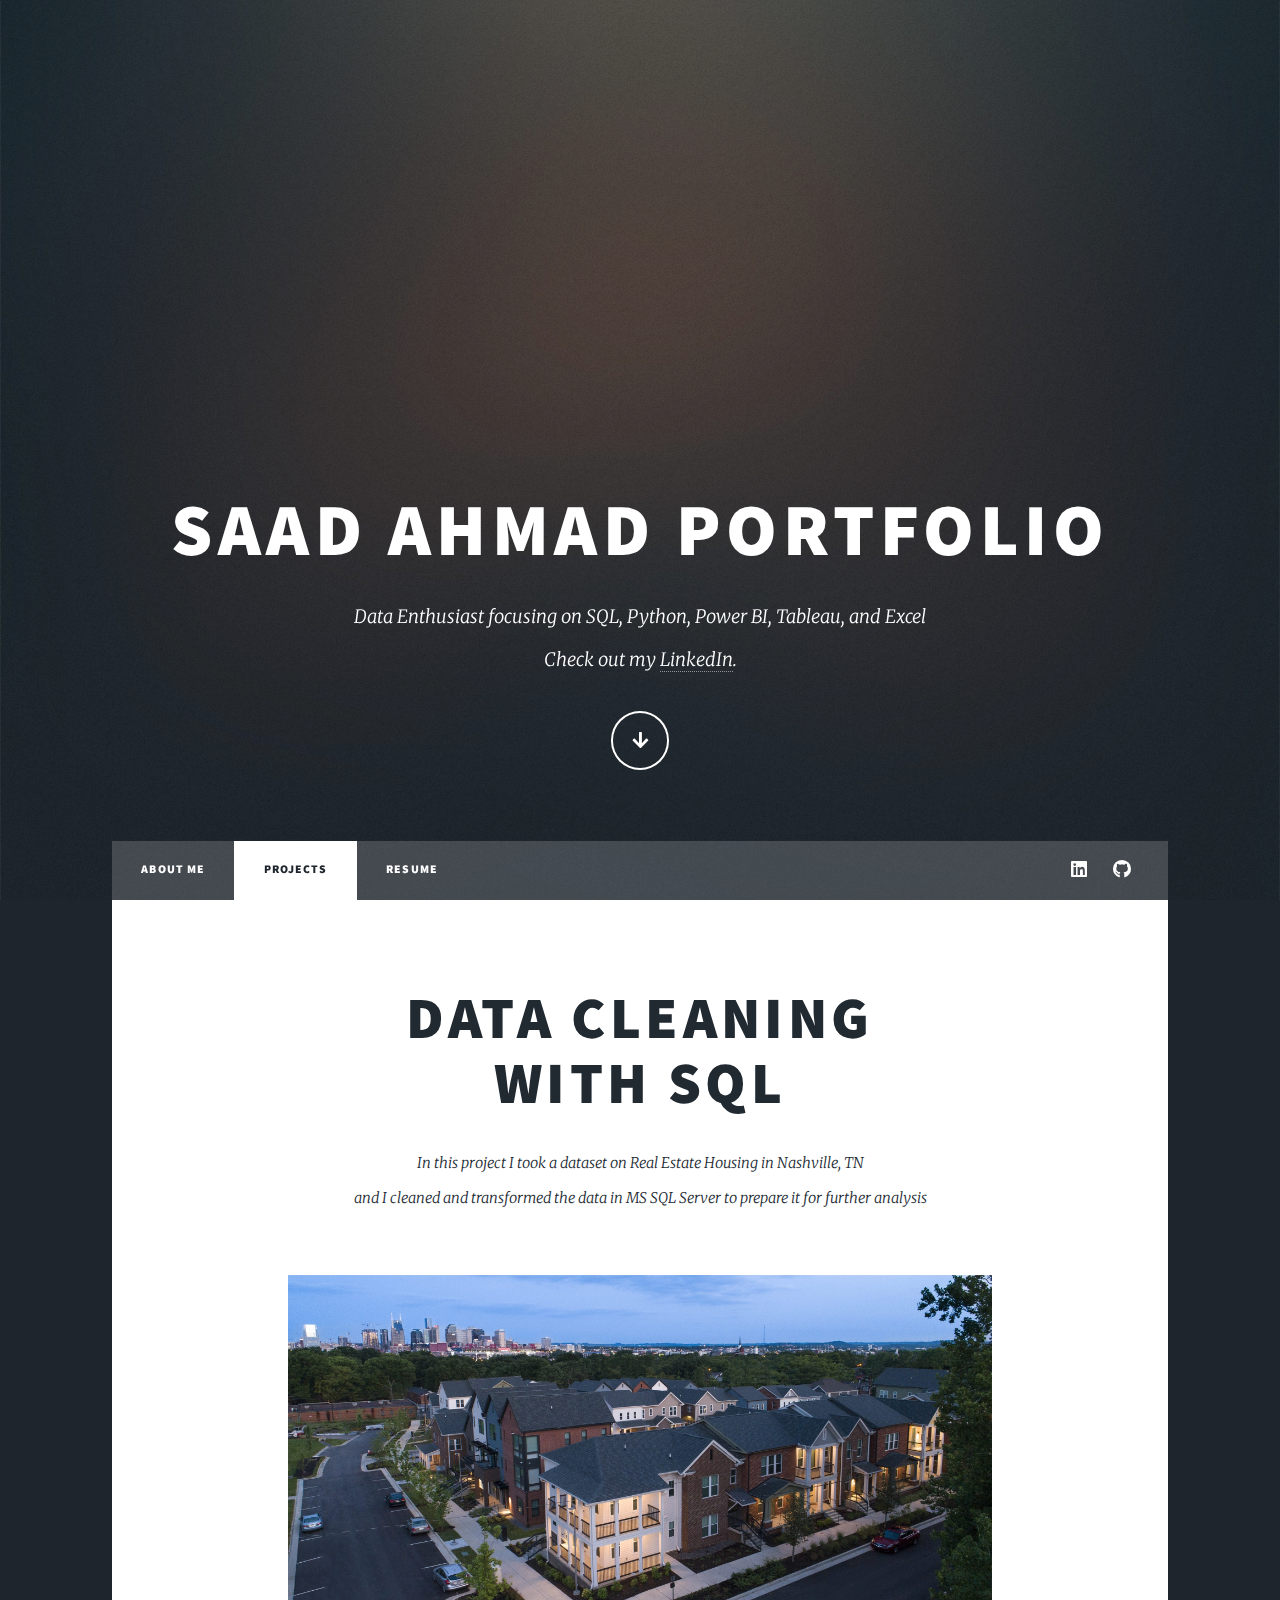
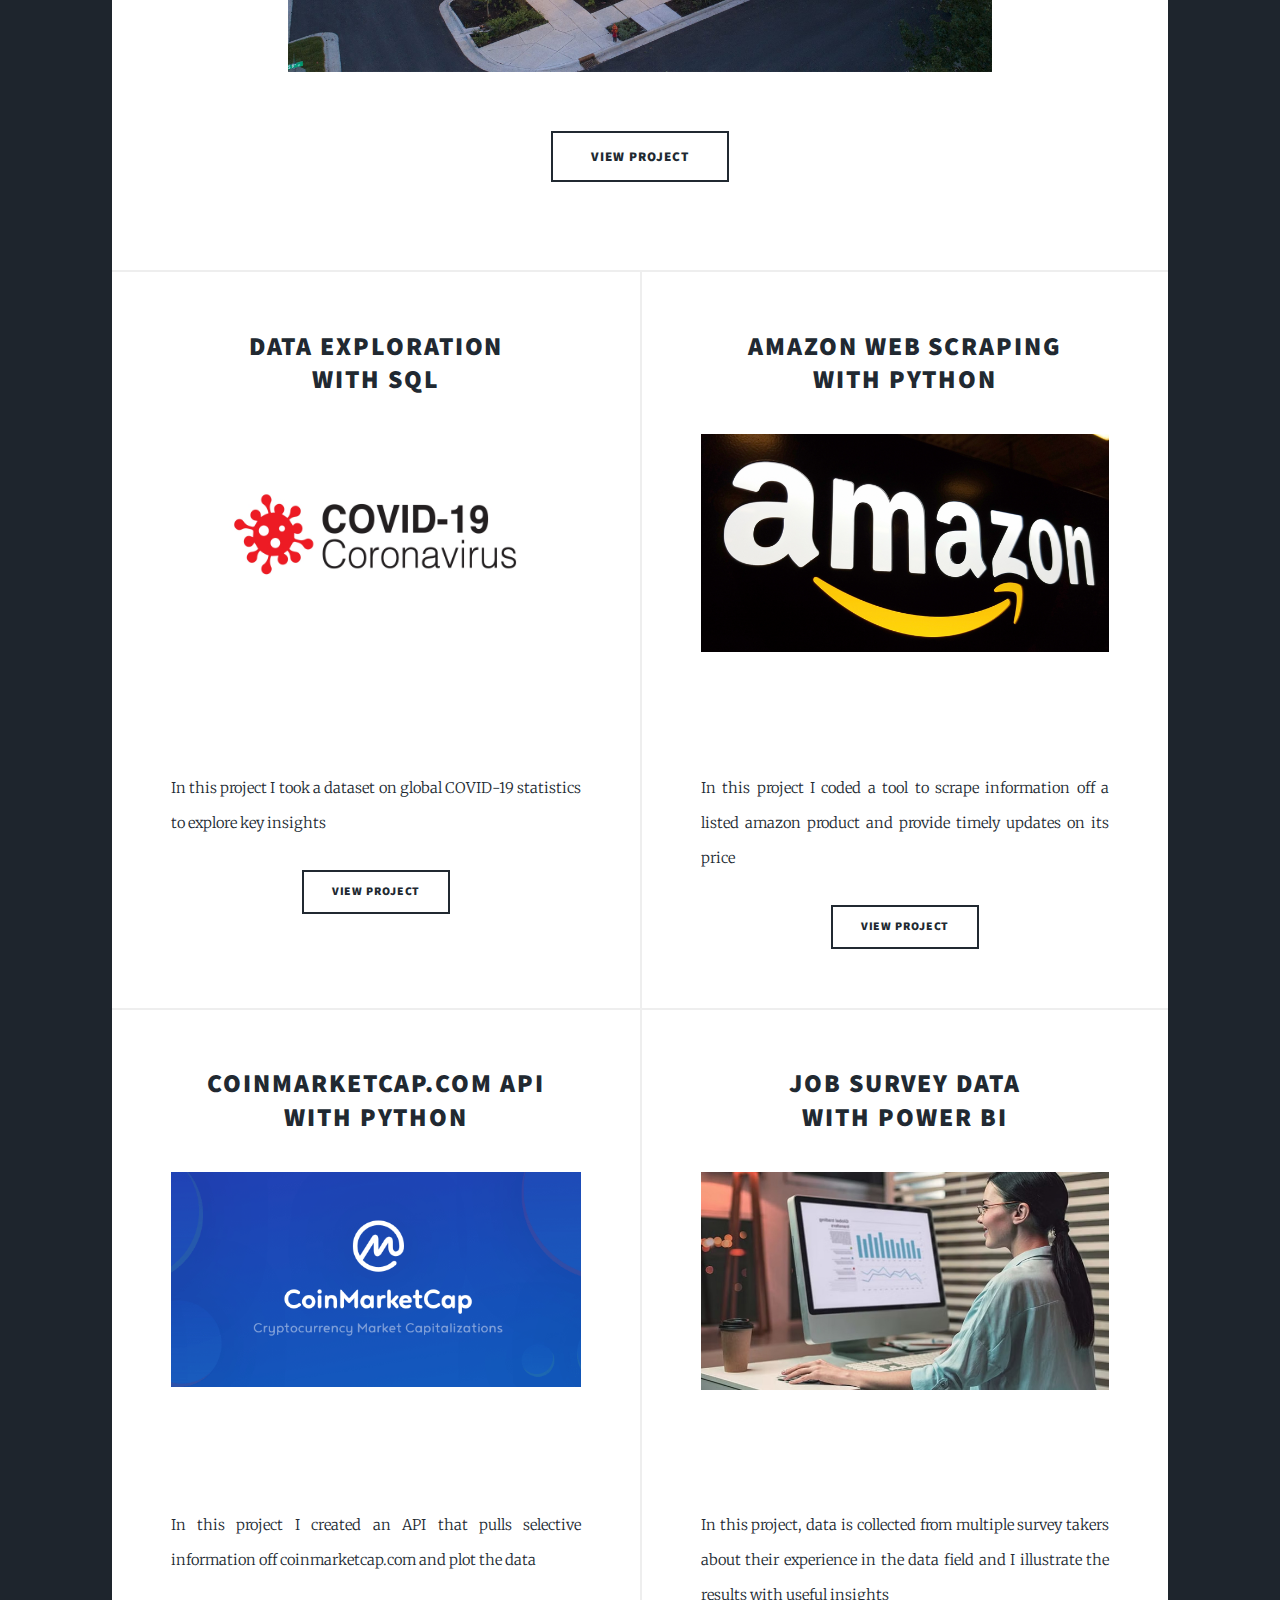
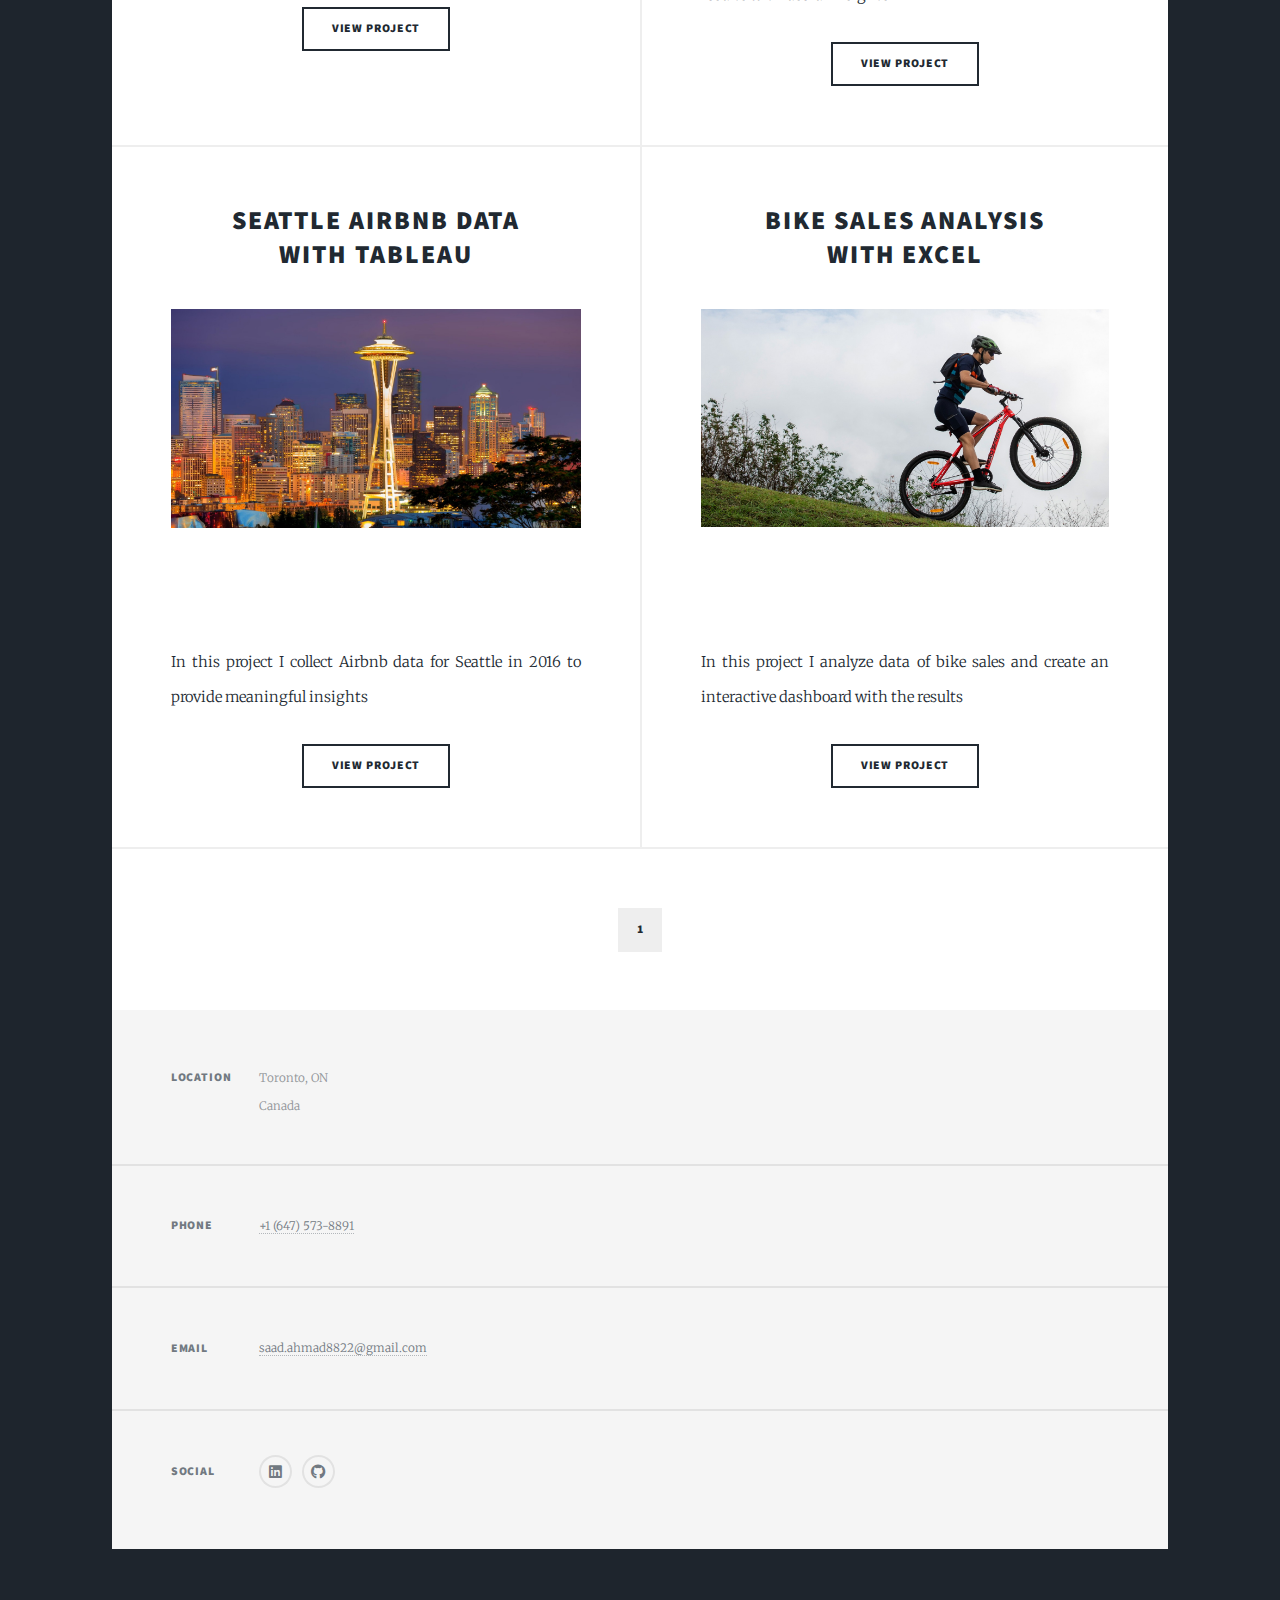
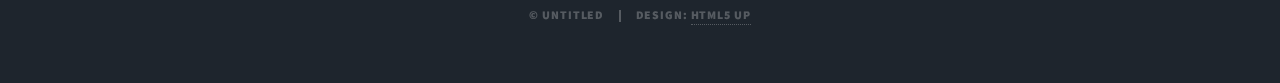
==== index.html @ c50d27a6 "Add files via upload" ====
<!DOCTYPE HTML>
<!--
	Massively by HTML5 UP
	html5up.net | @ajlkn
	Free for personal and commercial use under the CCA 3.0 license (html5up.net/license)
-->
<html>
	<head>
		<title>Saad Ahmad Portfolio</title>
		<meta charset="utf-8" />
		<meta name="viewport" content="width=device-width, initial-scale=1, user-scalable=no" />
		<link rel="stylesheet" href="assets/css/main.css" />
		<noscript><link rel="stylesheet" href="assets/css/noscript.css" /></noscript>
	</head>
	<body class="is-preload">

		<!-- Wrapper -->
			<div id="wrapper" class="fade-in">

				<!-- Intro -->
					<div id="intro">
						<h1>Saad Ahmad Portfolio<br />
						</h1>
						<p>Data Enthusiast focusing on SQL, Python, Power BI, Tableau, and Excel</a><br/>
						Check out my <a href="https://www.linkedin.com/in/saad-ahmad000/">LinkedIn</a>.</p>
						<ul class="actions">
							<li><a href="#header" class="button icon solid solo fa-arrow-down scrolly">Continue</a></li>
						</ul>
					</div>

				<!-- Header -->
					<header id="header">
						<a href="generic.html" class="logo">Home</a>
					</header>

				<!-- Nav -->
					<nav id="nav">
						<ul class="links">
							<li><a href="generic.html">About Me</a></li>
							<li class="active"><a href="index.html">Projects</a></li>
							<li><a href="resume.html">Resume</a></li>
							<!-- <li><a href="contact.html">Contact</a></li> -->
							
						</ul>
						<ul class="icons">
							<li><a href="https://www.linkedin.com/in/saad-ahmad000/" class="icon brands alt fa-linkedin"><span class="label">LinkedIn</span></a></li>
							<li><a href="https://github.com/saadahmad98" class="icon brands alt fa-github"><span class="label">GitHub</span></a></li>
						</ul>
					</nav>

				<!-- Main -->
					<div id="main">

						<!-- Featured Post -->
							<article class="post featured">
								<header class="major">
									<h2><a href="https://github.com/saadahmad98/PortfolioProjects/blob/main/Data%20Cleaning%20Portfolio%20Project.sql">Data Cleaning<br />
									with SQL</a></h2>
									<p>In this project I took a dataset on Real Estate Housing in Nashville, TN <a></a><br /> 
										and I cleaned and transformed the data in MS SQL Server to prepare it for further analysis</p>
								</header>
								<a href="https://github.com/saadahmad98/PortfolioProjects/blob/main/Data%20Cleaning%20Portfolio%20Project.sql" class="image main2"><img src="images\nashville housing.jpg" alt="" /></a>
								<ul class="actions special">
									<li><a href="https://github.com/saadahmad98/PortfolioProjects/blob/main/Data%20Cleaning%20Portfolio%20Project.sql" class="button large">View Project</a></li>
								</ul>
							</article>

						<!-- Posts -->
							<section class="posts">
								<article>
									<header>
										<h2><a href="https://github.com/saadahmad98/PortfolioProjects/blob/main/Data%20Exploration%20COVID%20Portfolio%20Project%20-%20SQL.sql">Data Exploration<br />
										with SQL</a></h2>
									</header>
									<a href="https://github.com/saadahmad98/PortfolioProjects/blob/main/Data%20Exploration%20COVID%20Portfolio%20Project%20-%20SQL.sql" class="image fit"><img src="images\COVID-19.jpg" alt="" /></a>
									<p>In this project I took a dataset on global COVID-19 statistics to explore key insights</p>
									<ul class="actions special">
										<li><a href="https://github.com/saadahmad98/PortfolioProjects/blob/main/Data%20Exploration%20COVID%20Portfolio%20Project%20-%20SQL.sql" class="button">View Project</a></li>
									</ul>
								</article>
								<article>
									<header>
										<h2><a href="https://github.com/saadahmad98/PortfolioProjects/blob/main/Amazon%20Web%20Scraping.ipynb">Amazon Web Scraping<br />
										with Python</a></h2>
									</header>
									<a href="https://github.com/saadahmad98/PortfolioProjects/blob/main/Amazon%20Web%20Scraping.ipynb" class="image fit"><img src="images\amazon.png" alt="" /></a>
									<p>In this project I coded a tool to scrape information off a listed amazon product and provide timely updates on its price</p>
									<ul class="actions special">
										<li><a href="https://github.com/saadahmad98/PortfolioProjects/blob/main/Amazon%20Web%20Scraping.ipynb" class="button">View Project</a></li>
									</ul>
								</article>
								<article>
									<header>
										<h2><a href="https://github.com/saadahmad98/PortfolioProjects/blob/main/Automating%20CryptoMarketCap%20API%20Pull.ipynb">CoinMarketCap.com API<br />
										with Python</a></h2>
									</header>
									<a href="https://github.com/saadahmad98/PortfolioProjects/blob/main/Automating%20CryptoMarketCap%20API%20Pull.ipynb" class="image fit"><img src="images\coinmarketcap.png" alt="" /></a>
									<p>In this project I created an API that pulls selective information off coinmarketcap.com and plot the data</p>
									<ul class="actions special">
										<li><a href="https://github.com/saadahmad98/PortfolioProjects/blob/main/Automating%20CryptoMarketCap%20API%20Pull.ipynb" class="button">View Project</a></li>
									</ul>
								</article>
								<!-- <article>
									<header>
										<h2><a href="#">Supply Chain Profile<br />
										with Excel</a></h2>
									</header>
									<a href="#" class="image fit"><img src="images\SCWarehouse.jpg" alt="" /></a>
									<p>In this project I utilize inventory data from a company to provide them with a detailed outlook of their supply chain</p>
									<ul class="actions special">
										<li><a href="#" class="button">View Project</a></li>
									<header>
									</ul>
								</article> -->
								<article>
									</header>
										<h2><a href="images\Full Power BI Project - Survey Data.pdf">Job Survey Data<br />
										with Power BI</a></h2>
									</header>
									<a href="images\Full Power BI Project - Survey Data.pdf" class="image fit"><img src="images\data survey.jpg" alt="" /></a>
									<p>In this project, data is collected from multiple survey takers about their experience in the data field and I illustrate the results with useful insights</p>
									<ul class="actions special">
										<li><a href="images\Full Power BI Project - Survey Data.pdf" class="button">View Project</a></li>
									</ul>
								</article>
								<article>
									<header>
										<h2><a href="https://public.tableau.com/app/profile/saad.ahmad8026/viz/SeattleAirbnbDataVisualizationProject-2016/Dashboard1">Seattle Airbnb Data<br />
										with Tableau</a></h2>
									</header>
									<a href="https://public.tableau.com/app/profile/saad.ahmad8026/viz/SeattleAirbnbDataVisualizationProject-2016/Dashboard1" class="image fit"><img src="images\seatteview.jpg" alt="" /></a>
									<p>In this project I collect Airbnb data for Seattle in 2016 to provide meaningful insights</p>
									<ul class="actions special">
										<li><a href="https://public.tableau.com/app/profile/saad.ahmad8026/viz/SeattleAirbnbDataVisualizationProject-2016/Dashboard1" class="button">View Project</a></li>
									</ul>
								</article>
								<article>
									<header>
										<h2><a href="images\Excel Project Dataset.xlsx">Bike Sales Analysis<br />
										with Excel</a></h2>
									</header>
									<a href="images\Excel Project Dataset.xlsx" class="image fit"><img src="images\bikesales.jpg" alt="" /></a>
									<p>In this project I analyze data of bike sales and create an interactive dashboard with the results</p>
									<ul class="actions special">
										<li><a href="images\Excel Project Dataset.xlsx" class="button">View Project</a></li>
									</ul>
								</article>
							</section>

						<!-- Footer -->
							<footer>
								<div class="pagination">
									<!--<a href="#" class="previous">Prev</a>-->
									<a href="index.html" class="page active">1</a>
									<!-- <a href="index2.html" class="page">2</a>
									<a href="index2.html" class="next">Next</a> -->
								</div>
							</footer>

					</div>

				<!-- Footer -->
					<footer id="footer">
						<section class="split contact">
							<section class="alt">
								<h3>Location</h3>
								<p>Toronto, ON<br />
								Canada</p>
							</section>
							<section>
								<h3>Phone</h3>
								<p><a href="#">+1 (647) 573-8891</a></p>
							</section>
							<section>
								<h3>Email</h3>
								<p><a href="#">saad.ahmad8822@gmail.com</a></p>
							</section>
							<section>
								<h3>Social</h3>
								<ul class="icons alt">
									<li><a href="https://www.linkedin.com/in/saad-ahmad000/" class="icon brands alt fa-linkedin"><span class="label">LinkedIn</span></a></li>
									<li><a href="https://github.com/saadahmad98" class="icon brands alt fa-github"><span class="label">GitHub</span></a></li>
								</ul>
							</section>
						</section>
					</footer>

				<!-- Copyright -->
					<div id="copyright">
						<ul><li>&copy; Untitled</li><li>Design: <a href="https://html5up.net">HTML5 UP</a></li></ul>
					</div>

			</div>

		<!-- Scripts -->
			<script src="assets/js/jquery.min.js"></script>
			<script src="assets/js/jquery.scrollex.min.js"></script>
			<script src="assets/js/jquery.scrolly.min.js"></script>
			<script src="assets/js/browser.min.js"></script>
			<script src="assets/js/breakpoints.min.js"></script>
			<script src="assets/js/util.js"></script>
			<script src="assets/js/main.js"></script>

	</body>
</html>
---- assets/css/main.css ----
@import url(fontawesome-all.min.css);
@import url("https://fonts.googleapis.com/css?family=Merriweather:300,700,300italic,700italic|Source+Sans+Pro:900");

/*
	Massively by HTML5 UP
	html5up.net | @ajlkn
	Free for personal and commercial use under the CCA 3.0 license (html5up.net/license)
*/

html, body, div, span, applet, object,
iframe, h1, h2, h3, h4, h5, h6, p, blockquote,
pre, a, abbr, acronym, address, big, cite,
code, del, dfn, em, img, ins, kbd, q, s, samp,
small, strike, strong, sub, sup, tt, var, b,
u, i, center, dl, dt, dd, ol, ul, li, fieldset,
form, label, legend, table, caption, tbody,
tfoot, thead, tr, th, td, article, aside,
canvas, details, embed, figure, figcaption,
footer, header, hgroup, menu, nav, output, ruby,
section, summary, time, mark, audio, video {
	margin: 0;
	padding: 0;
	border: 0;
	font-size: 100%;
	font: inherit;
	vertical-align: baseline;}

article, aside, details, figcaption, figure,
footer, header, hgroup, menu, nav, section {
	display: block;}

body {
	line-height: 1;
}

ol, ul {
	list-style: none;
}

blockquote, q {
	quotes: none;
}

	blockquote:before, blockquote:after, q:before, q:after {
		content: '';
		content: none;
	}

table {
	border-collapse: collapse;
	border-spacing: 0;
}

body {
	-webkit-text-size-adjust: none;
}

mark {
	background-color: transparent;
	color: inherit;
}

input::-moz-focus-inner {
	border: 0;
	padding: 0;
}

input, select, textarea {
	-moz-appearance: none;
	-webkit-appearance: none;
	-ms-appearance: none;
	appearance: none;
}

/* Basic */

	@-ms-viewport {
		width: device-width;
	}

	body {
		-ms-overflow-style: scrollbar;
	}

	@media screen and (max-width: 480px) {

		html, body {
			min-width: 320px;
		}

	}

	html {
		box-sizing: border-box;
	}

	*, *:before, *:after {
		box-sizing: inherit;
	}

	body {
		background-color: #1e252d;
	}

		body.is-preload *, body.is-preload *:before, body.is-preload *:after {
			-moz-animation: none !important;
			-webkit-animation: none !important;
			-ms-animation: none !important;
			animation: none !important;
			-moz-transition: none !important;
			-webkit-transition: none !important;
			-ms-transition: none !important;
			transition: none !important;
		}

/* Type */

	html {
		font-size: 16pt;
	}

		@media screen and (max-width: 1680px) {

			html {
				font-size: 12pt;
			}

		}

		@media screen and (max-width: 1280px) {

			html {
				font-size: 11pt;
			}

		}

		@media screen and (max-width: 360px) {

			html {
				font-size: 10pt;
			}

		}

	body {
		color: #212931;
	}

	body, input, select, textarea {
		font-family: "Merriweather", Georgia, serif;
		font-weight: 300;
		font-size: 1rem;
		line-height: 2.375;
	}

	a {
		-moz-transition: color 0.2s ease-in-out, background-color 0.2s ease-in-out, border-color 0.2s ease-in-out, box-shadow 0.2s ease-in-out;
		-webkit-transition: color 0.2s ease-in-out, background-color 0.2s ease-in-out, border-color 0.2s ease-in-out, box-shadow 0.2s ease-in-out;
		-ms-transition: color 0.2s ease-in-out, background-color 0.2s ease-in-out, border-color 0.2s ease-in-out, box-shadow 0.2s ease-in-out;
		transition: color 0.2s ease-in-out, background-color 0.2s ease-in-out, border-color 0.2s ease-in-out, box-shadow 0.2s ease-in-out;
		border-bottom: dotted 1px;
		text-decoration: none;
	}

		a:hover {
			border-bottom-color: transparent;
		}

	strong, b {
		font-weight: 600;
	}

	em, i {
		font-style: italic;
	}

	p {
		text-align: justify;
		margin: 0 0 2rem 0;
	}

	h1, h2, h3, h4, h5, h6 {
		font-family: "Source Sans Pro", Helvetica, sans-serif;
		font-weight: 900;
		line-height: 1.5;
		letter-spacing: 0.075em;
		text-transform: uppercase;
		margin: 0 0 1rem 0;
	}

		h1 a, h2 a, h3 a, h4 a, h5 a, h6 a {
			border-bottom: 0;
			color: inherit;
			text-decoration: none;
		}

	h1 {
		font-size: 4rem;
		line-height: 1.1;
		margin: 0 0 2rem 0;
	}

	h2 {
		font-size: 1.75rem;
		line-height: 1.3;
		margin: 0 0 1.5rem 0;
	}

	h3 {
		font-size: 1.25rem;
		margin: 0 0 1.5rem 0;
	}

	h4 {
		font-size: 1rem;
	}

	h5 {
		font-size: 0.9rem;
	}

	h6 {
		font-size: 0.8rem;
	}

	sub {
		font-size: 0.8rem;
		position: relative;
		top: 0.5rem;
	}

	sup {
		font-size: 0.8rem;
		position: relative;
		top: -0.5rem;
	}

	blockquote {
		border-left: solid 4px;
		font-style: italic;
		margin: 0 0 2rem 0;
		padding: 0.5rem 0 0.5rem 2rem;
	}

	code {
		border: solid 2px;
		font-family: "Courier New", monospace;
		font-size: 0.9rem;
		margin: 0 0.25rem;
		padding: 0.25rem 0.65rem;
	}

	pre {
		-webkit-overflow-scrolling: touch;
		font-family: "Courier New", monospace;
		font-size: 0.9rem;
		margin: 0 0 2rem 0;
	}

		pre code {
			display: block;
			line-height: 1.75;
			padding: 1rem 1.5rem;
			overflow-x: auto;
		}

	hr {
		border: 0;
		border-bottom: solid 2px;
		margin: 3rem 0;
	}

		hr.major {
			margin: 5rem 0;
		}

	.align-left {
		text-align: left;
	}

	.align-center {
		text-align: center;
	}

	.align-right {
		text-align: right;
	}

	input, select, textarea {
		color: #212931;
	}

	a {
		color: #212931;
		border-bottom-color: rgba(33, 41, 49, 0.5);
	}

		a:hover {
			border-bottom-color: transparent;
			color: #18bfef !important;
		}

	strong, b {
		color: #212931;
	}

	h1, h2, h3, h4, h5, h6 {
		color: #212931;
	}

	blockquote {
		border-left-color: #eeeeee;
	}

	code {
		background: rgba(220, 220, 220, 0.25);
		border-color: #eeeeee;
	}

	hr {
		border-bottom-color: #eeeeee;
	}

/* Row */

	.row {
		display: flex;
		flex-wrap: wrap;
		box-sizing: border-box;
		align-items: stretch;
	}

		.row > * {
			box-sizing: border-box;
		}

		.row.gtr-uniform > * > :last-child {
			margin-bottom: 0;
		}

		.row.aln-left {
			justify-content: flex-start;
		}

		.row.aln-center {
			justify-content: center;
		}

		.row.aln-right {
			justify-content: flex-end;
		}

		.row.aln-top {
			align-items: flex-start;
		}

		.row.aln-middle {
			align-items: center;
		}

		.row.aln-bottom {
			align-items: flex-end;
		}

		.row > .imp {
			order: -1;
		}

		.row > .col-1 {
			width: 8.33333%;
		}

		.row > .off-1 {
			margin-left: 8.33333%;
		}

		.row > .col-2 {
			width: 16.66667%;
		}

		.row > .off-2 {
			margin-left: 16.66667%;
		}

		.row > .col-3 {
			width: 25%;
		}

		.row > .off-3 {
			margin-left: 25%;
		}

		.row > .col-4 {
			width: 33.33333%;
		}

		.row > .off-4 {
			margin-left: 33.33333%;
		}

		.row > .col-5 {
			width: 41.66667%;
		}

		.row > .off-5 {
			margin-left: 41.66667%;
		}

		.row > .col-6 {
			width: 50%;
		}

		.row > .off-6 {
			margin-left: 50%;
		}

		.row > .col-7 {
			width: 58.33333%;
		}

		.row > .off-7 {
			margin-left: 58.33333%;
		}

		.row > .col-8 {
			width: 66.66667%;
		}

		.row > .off-8 {
			margin-left: 66.66667%;
		}

		.row > .col-9 {
			width: 75%;
		}

		.row > .off-9 {
			margin-left: 75%;
		}

		.row > .col-10 {
			width: 83.33333%;
		}

		.row > .off-10 {
			margin-left: 83.33333%;
		}

		.row > .col-11 {
			width: 91.66667%;
		}

		.row > .off-11 {
			margin-left: 91.66667%;
		}

		.row > .col-12 {
			width: 100%;
		}

		.row > .off-12 {
			margin-left: 100%;
		}

		.row.gtr-0 {
			margin-top: 0;
			margin-left: 0rem;
		}

			.row.gtr-0 > * {
				padding: 0 0 0 0rem;
			}

			.row.gtr-0.gtr-uniform {
				margin-top: 0rem;
			}

				.row.gtr-0.gtr-uniform > * {
					padding-top: 0rem;
				}

		.row.gtr-25 {
			margin-top: 0;
			margin-left: -0.375rem;
		}

			.row.gtr-25 > * {
				padding: 0 0 0 0.375rem;
			}

			.row.gtr-25.gtr-uniform {
				margin-top: -0.375rem;
			}

				.row.gtr-25.gtr-uniform > * {
					padding-top: 0.375rem;
				}

		.row.gtr-50 {
			margin-top: 0;
			margin-left: -0.75rem;
		}

			.row.gtr-50 > * {
				padding: 0 0 0 0.75rem;
			}

			.row.gtr-50.gtr-uniform {
				margin-top: -0.75rem;
			}

				.row.gtr-50.gtr-uniform > * {
					padding-top: 0.75rem;
				}

		.row {
			margin-top: 0;
			margin-left: -1.5rem;
		}

			.row > * {
				padding: 0 0 0 1.5rem;
			}

			.row.gtr-uniform {
				margin-top: -1.5rem;
			}

				.row.gtr-uniform > * {
					padding-top: 1.5rem;
				}

		.row.gtr-150 {
			margin-top: 0;
			margin-left: -2.25rem;
		}

			.row.gtr-150 > * {
				padding: 0 0 0 2.25rem;
			}

			.row.gtr-150.gtr-uniform {
				margin-top: -2.25rem;
			}

				.row.gtr-150.gtr-uniform > * {
					padding-top: 2.25rem;
				}

		.row.gtr-200 {
			margin-top: 0;
			margin-left: -3rem;
		}

			.row.gtr-200 > * {
				padding: 0 0 0 3rem;
			}

			.row.gtr-200.gtr-uniform {
				margin-top: -3rem;
			}

				.row.gtr-200.gtr-uniform > * {
					padding-top: 3rem;
				}

		@media screen and (max-width: 1680px) {

			.row {
				display: flex;
				flex-wrap: wrap;
				box-sizing: border-box;
				align-items: stretch;
			}

				.row > * {
					box-sizing: border-box;
				}

				.row.gtr-uniform > * > :last-child {
					margin-bottom: 0;
				}

				.row.aln-left {
					justify-content: flex-start;
				}

				.row.aln-center {
					justify-content: center;
				}

				.row.aln-right {
					justify-content: flex-end;
				}

				.row.aln-top {
					align-items: flex-start;
				}

				.row.aln-middle {
					align-items: center;
				}

				.row.aln-bottom {
					align-items: flex-end;
				}

				.row > .imp-xlarge {
					order: -1;
				}

				.row > .col-1-xlarge {
					width: 8.33333%;
				}

				.row > .off-1-xlarge {
					margin-left: 8.33333%;
				}

				.row > .col-2-xlarge {
					width: 16.66667%;
				}

				.row > .off-2-xlarge {
					margin-left: 16.66667%;
				}

				.row > .col-3-xlarge {
					width: 25%;
				}

				.row > .off-3-xlarge {
					margin-left: 25%;
				}

				.row > .col-4-xlarge {
					width: 33.33333%;
				}

				.row > .off-4-xlarge {
					margin-left: 33.33333%;
				}

				.row > .col-5-xlarge {
					width: 41.66667%;
				}

				.row > .off-5-xlarge {
					margin-left: 41.66667%;
				}

				.row > .col-6-xlarge {
					width: 50%;
				}

				.row > .off-6-xlarge {
					margin-left: 50%;
				}

				.row > .col-7-xlarge {
					width: 58.33333%;
				}

				.row > .off-7-xlarge {
					margin-left: 58.33333%;
				}

				.row > .col-8-xlarge {
					width: 66.66667%;
				}

				.row > .off-8-xlarge {
					margin-left: 66.66667%;
				}

				.row > .col-9-xlarge {
					width: 75%;
				}

				.row > .off-9-xlarge {
					margin-left: 75%;
				}

				.row > .col-10-xlarge {
					width: 83.33333%;
				}

				.row > .off-10-xlarge {
					margin-left: 83.33333%;
				}

				.row > .col-11-xlarge {
					width: 91.66667%;
				}

				.row > .off-11-xlarge {
					margin-left: 91.66667%;
				}

				.row > .col-12-xlarge {
					width: 100%;
				}

				.row > .off-12-xlarge {
					margin-left: 100%;
				}

				.row.gtr-0 {
					margin-top: 0;
					margin-left: 0rem;
				}

					.row.gtr-0 > * {
						padding: 0 0 0 0rem;
					}

					.row.gtr-0.gtr-uniform {
						margin-top: 0rem;
					}

						.row.gtr-0.gtr-uniform > * {
							padding-top: 0rem;
						}

				.row.gtr-25 {
					margin-top: 0;
					margin-left: -0.375rem;
				}

					.row.gtr-25 > * {
						padding: 0 0 0 0.375rem;
					}

					.row.gtr-25.gtr-uniform {
						margin-top: -0.375rem;
					}

						.row.gtr-25.gtr-uniform > * {
							padding-top: 0.375rem;
						}

				.row.gtr-50 {
					margin-top: 0;
					margin-left: -0.75rem;
				}

					.row.gtr-50 > * {
						padding: 0 0 0 0.75rem;
					}

					.row.gtr-50.gtr-uniform {
						margin-top: -0.75rem;
					}

						.row.gtr-50.gtr-uniform > * {
							padding-top: 0.75rem;
						}

				.row {
					margin-top: 0;
					margin-left: -1.5rem;
				}

					.row > * {
						padding: 0 0 0 1.5rem;
					}

					.row.gtr-uniform {
						margin-top: -1.5rem;
					}

						.row.gtr-uniform > * {
							padding-top: 1.5rem;
						}

				.row.gtr-150 {
					margin-top: 0;
					margin-left: -2.25rem;
				}

					.row.gtr-150 > * {
						padding: 0 0 0 2.25rem;
					}

					.row.gtr-150.gtr-uniform {
						margin-top: -2.25rem;
					}

						.row.gtr-150.gtr-uniform > * {
							padding-top: 2.25rem;
						}

				.row.gtr-200 {
					margin-top: 0;
					margin-left: -3rem;
				}

					.row.gtr-200 > * {
						padding: 0 0 0 3rem;
					}

					.row.gtr-200.gtr-uniform {
						margin-top: -3rem;
					}

						.row.gtr-200.gtr-uniform > * {
							padding-top: 3rem;
						}

		}

		@media screen and (max-width: 1280px) {

			.row {
				display: flex;
				flex-wrap: wrap;
				box-sizing: border-box;
				align-items: stretch;
			}

				.row > * {
					box-sizing: border-box;
				}

				.row.gtr-uniform > * > :last-child {
					margin-bottom: 0;
				}

				.row.aln-left {
					justify-content: flex-start;
				}

				.row.aln-center {
					justify-content: center;
				}

				.row.aln-right {
					justify-content: flex-end;
				}

				.row.aln-top {
					align-items: flex-start;
				}

				.row.aln-middle {
					align-items: center;
				}

				.row.aln-bottom {
					align-items: flex-end;
				}

				.row > .imp-large {
					order: -1;
				}

				.row > .col-1-large {
					width: 8.33333%;
				}

				.row > .off-1-large {
					margin-left: 8.33333%;
				}

				.row > .col-2-large {
					width: 16.66667%;
				}

				.row > .off-2-large {
					margin-left: 16.66667%;
				}

				.row > .col-3-large {
					width: 25%;
				}

				.row > .off-3-large {
					margin-left: 25%;
				}

				.row > .col-4-large {
					width: 33.33333%;
				}

				.row > .off-4-large {
					margin-left: 33.33333%;
				}

				.row > .col-5-large {
					width: 41.66667%;
				}

				.row > .off-5-large {
					margin-left: 41.66667%;
				}

				.row > .col-6-large {
					width: 50%;
				}

				.row > .off-6-large {
					margin-left: 50%;
				}

				.row > .col-7-large {
					width: 58.33333%;
				}

				.row > .off-7-large {
					margin-left: 58.33333%;
				}

				.row > .col-8-large {
					width: 66.66667%;
				}

				.row > .off-8-large {
					margin-left: 66.66667%;
				}

				.row > .col-9-large {
					width: 75%;
				}

				.row > .off-9-large {
					margin-left: 75%;
				}

				.row > .col-10-large {
					width: 83.33333%;
				}

				.row > .off-10-large {
					margin-left: 83.33333%;
				}

				.row > .col-11-large {
					width: 91.66667%;
				}

				.row > .off-11-large {
					margin-left: 91.66667%;
				}

				.row > .col-12-large {
					width: 100%;
				}

				.row > .off-12-large {
					margin-left: 100%;
				}

				.row.gtr-0 {
					margin-top: 0;
					margin-left: 0rem;
				}

					.row.gtr-0 > * {
						padding: 0 0 0 0rem;
					}

					.row.gtr-0.gtr-uniform {
						margin-top: 0rem;
					}

						.row.gtr-0.gtr-uniform > * {
							padding-top: 0rem;
						}

				.row.gtr-25 {
					margin-top: 0;
					margin-left: -0.375rem;
				}

					.row.gtr-25 > * {
						padding: 0 0 0 0.375rem;
					}

					.row.gtr-25.gtr-uniform {
						margin-top: -0.375rem;
					}

						.row.gtr-25.gtr-uniform > * {
							padding-top: 0.375rem;
						}

				.row.gtr-50 {
					margin-top: 0;
					margin-left: -0.75rem;
				}

					.row.gtr-50 > * {
						padding: 0 0 0 0.75rem;
					}

					.row.gtr-50.gtr-uniform {
						margin-top: -0.75rem;
					}

						.row.gtr-50.gtr-uniform > * {
							padding-top: 0.75rem;
						}

				.row {
					margin-top: 0;
					margin-left: -1.5rem;
				}

					.row > * {
						padding: 0 0 0 1.5rem;
					}

					.row.gtr-uniform {
						margin-top: -1.5rem;
					}

						.row.gtr-uniform > * {
							padding-top: 1.5rem;
						}

				.row.gtr-150 {
					margin-top: 0;
					margin-left: -2.25rem;
				}

					.row.gtr-150 > * {
						padding: 0 0 0 2.25rem;
					}

					.row.gtr-150.gtr-uniform {
						margin-top: -2.25rem;
					}

						.row.gtr-150.gtr-uniform > * {
							padding-top: 2.25rem;
						}

				.row.gtr-200 {
					margin-top: 0;
					margin-left: -3rem;
				}

					.row.gtr-200 > * {
						padding: 0 0 0 3rem;
					}

					.row.gtr-200.gtr-uniform {
						margin-top: -3rem;
					}

						.row.gtr-200.gtr-uniform > * {
							padding-top: 3rem;
						}

		}

		@media screen and (max-width: 980px) {

			.row {
				display: flex;
				flex-wrap: wrap;
				box-sizing: border-box;
				align-items: stretch;
			}

				.row > * {
					box-sizing: border-box;
				}

				.row.gtr-uniform > * > :last-child {
					margin-bottom: 0;
				}

				.row.aln-left {
					justify-content: flex-start;
				}

				.row.aln-center {
					justify-content: center;
				}

				.row.aln-right {
					justify-content: flex-end;
				}

				.row.aln-top {
					align-items: flex-start;
				}

				.row.aln-middle {
					align-items: center;
				}

				.row.aln-bottom {
					align-items: flex-end;
				}

				.row > .imp-medium {
					order: -1;
				}

				.row > .col-1-medium {
					width: 8.33333%;
				}

				.row > .off-1-medium {
					margin-left: 8.33333%;
				}

				.row > .col-2-medium {
					width: 16.66667%;
				}

				.row > .off-2-medium {
					margin-left: 16.66667%;
				}

				.row > .col-3-medium {
					width: 25%;
				}

				.row > .off-3-medium {
					margin-left: 25%;
				}

				.row > .col-4-medium {
					width: 33.33333%;
				}

				.row > .off-4-medium {
					margin-left: 33.33333%;
				}

				.row > .col-5-medium {
					width: 41.66667%;
				}

				.row > .off-5-medium {
					margin-left: 41.66667%;
				}

				.row > .col-6-medium {
					width: 50%;
				}

				.row > .off-6-medium {
					margin-left: 50%;
				}

				.row > .col-7-medium {
					width: 58.33333%;
				}

				.row > .off-7-medium {
					margin-left: 58.33333%;
				}

				.row > .col-8-medium {
					width: 66.66667%;
				}

				.row > .off-8-medium {
					margin-left: 66.66667%;
				}

				.row > .col-9-medium {
					width: 75%;
				}

				.row > .off-9-medium {
					margin-left: 75%;
				}

				.row > .col-10-medium {
					width: 83.33333%;
				}

				.row > .off-10-medium {
					margin-left: 83.33333%;
				}

				.row > .col-11-medium {
					width: 91.66667%;
				}

				.row > .off-11-medium {
					margin-left: 91.66667%;
				}

				.row > .col-12-medium {
					width: 100%;
				}

				.row > .off-12-medium {
					margin-left: 100%;
				}

				.row.gtr-0 {
					margin-top: 0;
					margin-left: 0rem;
				}

					.row.gtr-0 > * {
						padding: 0 0 0 0rem;
					}

					.row.gtr-0.gtr-uniform {
						margin-top: 0rem;
					}

						.row.gtr-0.gtr-uniform > * {
							padding-top: 0rem;
						}

				.row.gtr-25 {
					margin-top: 0;
					margin-left: -0.375rem;
				}

					.row.gtr-25 > * {
						padding: 0 0 0 0.375rem;
					}

					.row.gtr-25.gtr-uniform {
						margin-top: -0.375rem;
					}

						.row.gtr-25.gtr-uniform > * {
							padding-top: 0.375rem;
						}

				.row.gtr-50 {
					margin-top: 0;
					margin-left: -0.75rem;
				}

					.row.gtr-50 > * {
						padding: 0 0 0 0.75rem;
					}

					.row.gtr-50.gtr-uniform {
						margin-top: -0.75rem;
					}

						.row.gtr-50.gtr-uniform > * {
							padding-top: 0.75rem;
						}

				.row {
					margin-top: 0;
					margin-left: -1.5rem;
				}

					.row > * {
						padding: 0 0 0 1.5rem;
					}

					.row.gtr-uniform {
						margin-top: -1.5rem;
					}

						.row.gtr-uniform > * {
							padding-top: 1.5rem;
						}

				.row.gtr-150 {
					margin-top: 0;
					margin-left: -2.25rem;
				}

					.row.gtr-150 > * {
						padding: 0 0 0 2.25rem;
					}

					.row.gtr-150.gtr-uniform {
						margin-top: -2.25rem;
					}

						.row.gtr-150.gtr-uniform > * {
							padding-top: 2.25rem;
						}

				.row.gtr-200 {
					margin-top: 0;
					margin-left: -3rem;
				}

					.row.gtr-200 > * {
						padding: 0 0 0 3rem;
					}

					.row.gtr-200.gtr-uniform {
						margin-top: -3rem;
					}

						.row.gtr-200.gtr-uniform > * {
							padding-top: 3rem;
						}

		}

		@media screen and (max-width: 736px) {

			.row {
				display: flex;
				flex-wrap: wrap;
				box-sizing: border-box;
				align-items: stretch;
			}

				.row > * {
					box-sizing: border-box;
				}

				.row.gtr-uniform > * > :last-child {
					margin-bottom: 0;
				}

				.row.aln-left {
					justify-content: flex-start;
				}

				.row.aln-center {
					justify-content: center;
				}

				.row.aln-right {
					justify-content: flex-end;
				}

				.row.aln-top {
					align-items: flex-start;
				}

				.row.aln-middle {
					align-items: center;
				}

				.row.aln-bottom {
					align-items: flex-end;
				}

				.row > .imp-small {
					order: -1;
				}

				.row > .col-1-small {
					width: 8.33333%;
				}

				.row > .off-1-small {
					margin-left: 8.33333%;
				}

				.row > .col-2-small {
					width: 16.66667%;
				}

				.row > .off-2-small {
					margin-left: 16.66667%;
				}

				.row > .col-3-small {
					width: 25%;
				}

				.row > .off-3-small {
					margin-left: 25%;
				}

				.row > .col-4-small {
					width: 33.33333%;
				}

				.row > .off-4-small {
					margin-left: 33.33333%;
				}

				.row > .col-5-small {
					width: 41.66667%;
				}

				.row > .off-5-small {
					margin-left: 41.66667%;
				}

				.row > .col-6-small {
					width: 50%;
				}

				.row > .off-6-small {
					margin-left: 50%;
				}

				.row > .col-7-small {
					width: 58.33333%;
				}

				.row > .off-7-small {
					margin-left: 58.33333%;
				}

				.row > .col-8-small {
					width: 66.66667%;
				}

				.row > .off-8-small {
					margin-left: 66.66667%;
				}

				.row > .col-9-small {
					width: 75%;
				}

				.row > .off-9-small {
					margin-left: 75%;
				}

				.row > .col-10-small {
					width: 83.33333%;
				}

				.row > .off-10-small {
					margin-left: 83.33333%;
				}

				.row > .col-11-small {
					width: 91.66667%;
				}

				.row > .off-11-small {
					margin-left: 91.66667%;
				}

				.row > .col-12-small {
					width: 100%;
				}

				.row > .off-12-small {
					margin-left: 100%;
				}

				.row.gtr-0 {
					margin-top: 0;
					margin-left: 0rem;
				}

					.row.gtr-0 > * {
						padding: 0 0 0 0rem;
					}

					.row.gtr-0.gtr-uniform {
						margin-top: 0rem;
					}

						.row.gtr-0.gtr-uniform > * {
							padding-top: 0rem;
						}

				.row.gtr-25 {
					margin-top: 0;
					margin-left: -0.375rem;
				}

					.row.gtr-25 > * {
						padding: 0 0 0 0.375rem;
					}

					.row.gtr-25.gtr-uniform {
						margin-top: -0.375rem;
					}

						.row.gtr-25.gtr-uniform > * {
							padding-top: 0.375rem;
						}

				.row.gtr-50 {
					margin-top: 0;
					margin-left: -0.75rem;
				}

					.row.gtr-50 > * {
						padding: 0 0 0 0.75rem;
					}

					.row.gtr-50.gtr-uniform {
						margin-top: -0.75rem;
					}

						.row.gtr-50.gtr-uniform > * {
							padding-top: 0.75rem;
						}

				.row {
					margin-top: 0;
					margin-left: -1.5rem;
				}

					.row > * {
						padding: 0 0 0 1.5rem;
					}

					.row.gtr-uniform {
						margin-top: -1.5rem;
					}

						.row.gtr-uniform > * {
							padding-top: 1.5rem;
						}

				.row.gtr-150 {
					margin-top: 0;
					margin-left: -2.25rem;
				}

					.row.gtr-150 > * {
						padding: 0 0 0 2.25rem;
					}

					.row.gtr-150.gtr-uniform {
						margin-top: -2.25rem;
					}

						.row.gtr-150.gtr-uniform > * {
							padding-top: 2.25rem;
						}

				.row.gtr-200 {
					margin-top: 0;
					margin-left: -3rem;
				}

					.row.gtr-200 > * {
						padding: 0 0 0 3rem;
					}

					.row.gtr-200.gtr-uniform {
						margin-top: -3rem;
					}

						.row.gtr-200.gtr-uniform > * {
							padding-top: 3rem;
						}

		}

		@media screen and (max-width: 480px) {

			.row {
				display: flex;
				flex-wrap: wrap;
				box-sizing: border-box;
				align-items: stretch;
			}

				.row > * {
					box-sizing: border-box;
				}

				.row.gtr-uniform > * > :last-child {
					margin-bottom: 0;
				}

				.row.aln-left {
					justify-content: flex-start;
				}

				.row.aln-center {
					justify-content: center;
				}

				.row.aln-right {
					justify-content: flex-end;
				}

				.row.aln-top {
					align-items: flex-start;
				}

				.row.aln-middle {
					align-items: center;
				}

				.row.aln-bottom {
					align-items: flex-end;
				}

				.row > .imp-xsmall {
					order: -1;
				}

				.row > .col-1-xsmall {
					width: 8.33333%;
				}

				.row > .off-1-xsmall {
					margin-left: 8.33333%;
				}

				.row > .col-2-xsmall {
					width: 16.66667%;
				}

				.row > .off-2-xsmall {
					margin-left: 16.66667%;
				}

				.row > .col-3-xsmall {
					width: 25%;
				}

				.row > .off-3-xsmall {
					margin-left: 25%;
				}

				.row > .col-4-xsmall {
					width: 33.33333%;
				}

				.row > .off-4-xsmall {
					margin-left: 33.33333%;
				}

				.row > .col-5-xsmall {
					width: 41.66667%;
				}

				.row > .off-5-xsmall {
					margin-left: 41.66667%;
				}

				.row > .col-6-xsmall {
					width: 50%;
				}

				.row > .off-6-xsmall {
					margin-left: 50%;
				}

				.row > .col-7-xsmall {
					width: 58.33333%;
				}

				.row > .off-7-xsmall {
					margin-left: 58.33333%;
				}

				.row > .col-8-xsmall {
					width: 66.66667%;
				}

				.row > .off-8-xsmall {
					margin-left: 66.66667%;
				}

				.row > .col-9-xsmall {
					width: 75%;
				}

				.row > .off-9-xsmall {
					margin-left: 75%;
				}

				.row > .col-10-xsmall {
					width: 83.33333%;
				}

				.row > .off-10-xsmall {
					margin-left: 83.33333%;
				}

				.row > .col-11-xsmall {
					width: 91.66667%;
				}

				.row > .off-11-xsmall {
					margin-left: 91.66667%;
				}

				.row > .col-12-xsmall {
					width: 100%;
				}

				.row > .off-12-xsmall {
					margin-left: 100%;
				}

				.row.gtr-0 {
					margin-top: 0;
					margin-left: 0rem;
				}

					.row.gtr-0 > * {
						padding: 0 0 0 0rem;
					}

					.row.gtr-0.gtr-uniform {
						margin-top: 0rem;
					}

						.row.gtr-0.gtr-uniform > * {
							padding-top: 0rem;
						}

				.row.gtr-25 {
					margin-top: 0;
					margin-left: -0.375rem;
				}

					.row.gtr-25 > * {
						padding: 0 0 0 0.375rem;
					}

					.row.gtr-25.gtr-uniform {
						margin-top: -0.375rem;
					}

						.row.gtr-25.gtr-uniform > * {
							padding-top: 0.375rem;
						}

				.row.gtr-50 {
					margin-top: 0;
					margin-left: -0.75rem;
				}

					.row.gtr-50 > * {
						padding: 0 0 0 0.75rem;
					}

					.row.gtr-50.gtr-uniform {
						margin-top: -0.75rem;
					}

						.row.gtr-50.gtr-uniform > * {
							padding-top: 0.75rem;
						}

				.row {
					margin-top: 0;
					margin-left: -1.5rem;
				}

					.row > * {
						padding: 0 0 0 1.5rem;
					}

					.row.gtr-uniform {
						margin-top: -1.5rem;
					}

						.row.gtr-uniform > * {
							padding-top: 1.5rem;
						}

				.row.gtr-150 {
					margin-top: 0;
					margin-left: -2.25rem;
				}

					.row.gtr-150 > * {
						padding: 0 0 0 2.25rem;
					}

					.row.gtr-150.gtr-uniform {
						margin-top: -2.25rem;
					}

						.row.gtr-150.gtr-uniform > * {
							padding-top: 2.25rem;
						}

				.row.gtr-200 {
					margin-top: 0;
					margin-left: -3rem;
				}

					.row.gtr-200 > * {
						padding: 0 0 0 3rem;
					}

					.row.gtr-200.gtr-uniform {
						margin-top: -3rem;
					}

						.row.gtr-200.gtr-uniform > * {
							padding-top: 3rem;
						}

		}

		@media screen and (max-width: 360px) {

			.row {
				display: flex;
				flex-wrap: wrap;
				box-sizing: border-box;
				align-items: stretch;
			}

				.row > * {
					box-sizing: border-box;
				}

				.row.gtr-uniform > * > :last-child {
					margin-bottom: 0;
				}

				.row.aln-left {
					justify-content: flex-start;
				}

				.row.aln-center {
					justify-content: center;
				}

				.row.aln-right {
					justify-content: flex-end;
				}

				.row.aln-top {
					align-items: flex-start;
				}

				.row.aln-middle {
					align-items: center;
				}

				.row.aln-bottom {
					align-items: flex-end;
				}

				.row > .imp-xxsmall {
					order: -1;
				}

				.row > .col-1-xxsmall {
					width: 8.33333%;
				}

				.row > .off-1-xxsmall {
					margin-left: 8.33333%;
				}

				.row > .col-2-xxsmall {
					width: 16.66667%;
				}

				.row > .off-2-xxsmall {
					margin-left: 16.66667%;
				}

				.row > .col-3-xxsmall {
					width: 25%;
				}

				.row > .off-3-xxsmall {
					margin-left: 25%;
				}

				.row > .col-4-xxsmall {
					width: 33.33333%;
				}

				.row > .off-4-xxsmall {
					margin-left: 33.33333%;
				}

				.row > .col-5-xxsmall {
					width: 41.66667%;
				}

				.row > .off-5-xxsmall {
					margin-left: 41.66667%;
				}

				.row > .col-6-xxsmall {
					width: 50%;
				}

				.row > .off-6-xxsmall {
					margin-left: 50%;
				}

				.row > .col-7-xxsmall {
					width: 58.33333%;
				}

				.row > .off-7-xxsmall {
					margin-left: 58.33333%;
				}

				.row > .col-8-xxsmall {
					width: 66.66667%;
				}

				.row > .off-8-xxsmall {
					margin-left: 66.66667%;
				}

				.row > .col-9-xxsmall {
					width: 75%;
				}

				.row > .off-9-xxsmall {
					margin-left: 75%;
				}

				.row > .col-10-xxsmall {
					width: 83.33333%;
				}

				.row > .off-10-xxsmall {
					margin-left: 83.33333%;
				}

				.row > .col-11-xxsmall {
					width: 91.66667%;
				}

				.row > .off-11-xxsmall {
					margin-left: 91.66667%;
				}

				.row > .col-12-xxsmall {
					width: 100%;
				}

				.row > .off-12-xxsmall {
					margin-left: 100%;
				}

				.row.gtr-0 {
					margin-top: 0;
					margin-left: 0rem;
				}

					.row.gtr-0 > * {
						padding: 0 0 0 0rem;
					}

					.row.gtr-0.gtr-uniform {
						margin-top: 0rem;
					}

						.row.gtr-0.gtr-uniform > * {
							padding-top: 0rem;
						}

				.row.gtr-25 {
					margin-top: 0;
					margin-left: -0.375rem;
				}

					.row.gtr-25 > * {
						padding: 0 0 0 0.375rem;
					}

					.row.gtr-25.gtr-uniform {
						margin-top: -0.375rem;
					}

						.row.gtr-25.gtr-uniform > * {
							padding-top: 0.375rem;
						}

				.row.gtr-50 {
					margin-top: 0;
					margin-left: -0.75rem;
				}

					.row.gtr-50 > * {
						padding: 0 0 0 0.75rem;
					}

					.row.gtr-50.gtr-uniform {
						margin-top: -0.75rem;
					}

						.row.gtr-50.gtr-uniform > * {
							padding-top: 0.75rem;
						}

				.row {
					margin-top: 0;
					margin-left: -1.5rem;
				}

					.row > * {
						padding: 0 0 0 1.5rem;
					}

					.row.gtr-uniform {
						margin-top: -1.5rem;
					}

						.row.gtr-uniform > * {
							padding-top: 1.5rem;
						}

				.row.gtr-150 {
					margin-top: 0;
					margin-left: -2.25rem;
				}

					.row.gtr-150 > * {
						padding: 0 0 0 2.25rem;
					}

					.row.gtr-150.gtr-uniform {
						margin-top: -2.25rem;
					}

						.row.gtr-150.gtr-uniform > * {
							padding-top: 2.25rem;
						}

				.row.gtr-200 {
					margin-top: 0;
					margin-left: -3rem;
				}

					.row.gtr-200 > * {
						padding: 0 0 0 3rem;
					}

					.row.gtr-200.gtr-uniform {
						margin-top: -3rem;
					}

						.row.gtr-200.gtr-uniform > * {
							padding-top: 3rem;
						}

		}

/* Box */

	.box {
		border: solid 2px;
		margin-bottom: 2rem;
		padding: 1.5rem;
	}

		.box > :last-child,
		.box > :last-child > :last-child,
		.box > :last-child > :last-child > :last-child {
			margin-bottom: 0;
		}

		.box.alt {
			border: 0;
			border-radius: 0;
			padding: 0;
		}

	.box {
		border-color: #eeeeee;
	}

/* Button */

	input[type="submit"],
	input[type="reset"],
	input[type="button"],
	button,
	.button {
		-moz-appearance: none;
		-webkit-appearance: none;
		-ms-appearance: none;
		appearance: none;
		-moz-transition: background-color 0.2s ease-in-out, box-shadow 0.2s ease-in-out, color 0.2s ease-in-out;
		-webkit-transition: background-color 0.2s ease-in-out, box-shadow 0.2s ease-in-out, color 0.2s ease-in-out;
		-ms-transition: background-color 0.2s ease-in-out, box-shadow 0.2s ease-in-out, color 0.2s ease-in-out;
		transition: background-color 0.2s ease-in-out, box-shadow 0.2s ease-in-out, color 0.2s ease-in-out;
		border: 0;
		border-radius: 0;
		cursor: pointer;
		display: inline-block;
		font-family: "Source Sans Pro", Helvetica, sans-serif;
		font-size: 0.8rem;
		font-weight: 900;
		letter-spacing: 0.075em;
		height: 3rem;
		line-height: 3rem;
		padding: 0 2rem;
		text-align: center;
		text-decoration: none;
		text-transform: uppercase;
		white-space: nowrap;
	}

		input[type="submit"].icon:before,
		input[type="reset"].icon:before,
		input[type="button"].icon:before,
		button.icon:before,
		.button.icon:before {
			margin-right: 0.5rem;
		}

		input[type="submit"].icon.solo,
		input[type="reset"].icon.solo,
		input[type="button"].icon.solo,
		button.icon.solo,
		.button.icon.solo {
			position: relative;
			width: 4rem;
			height: 4rem;
			line-height: 4rem;
			border-radius: 4rem;
			text-indent: 4rem;
			overflow: hidden;
			padding: 0;
			white-space: nowrap;
		}

			input[type="submit"].icon.solo:before,
			input[type="reset"].icon.solo:before,
			input[type="button"].icon.solo:before,
			button.icon.solo:before,
			.button.icon.solo:before {
				position: absolute;
				display: block;
				top: 0;
				left: 0;
				width: inherit;
				height: inherit;
				line-height: inherit;
				font-size: 1.25rem;
				margin-right: 0;
				text-align: center;
				text-indent: 0;
			}

		input[type="submit"].fit,
		input[type="reset"].fit,
		input[type="button"].fit,
		button.fit,
		.button.fit {
			width: 100%;
		}

		input[type="submit"].small,
		input[type="reset"].small,
		input[type="button"].small,
		button.small,
		.button.small {
			font-size: 0.7rem;
			height: 2.5rem;
			line-height: 2.5rem;
			padding: 0 1.5rem;
		}

		input[type="submit"].large,
		input[type="reset"].large,
		input[type="button"].large,
		button.large,
		.button.large {
			font-size: 0.9rem;
			height: 3.5rem;
			line-height: 3.5rem;
			padding: 0 2.75rem;
		}

		@media screen and (max-width: 980px) {

			input[type="submit"],
			input[type="reset"],
			input[type="button"],
			button,
			.button {
				font-size: 0.9rem;
				height: 3.25rem;
				line-height: 3.25rem;
			}

				input[type="submit"].large,
				input[type="reset"].large,
				input[type="button"].large,
				button.large,
				.button.large {
					font-size: 1rem;
					height: 3.75rem;
					line-height: 3.75rem;
				}

		}

		input[type="submit"].disabled, input[type="submit"]:disabled,
		input[type="reset"].disabled,
		input[type="reset"]:disabled,
		input[type="button"].disabled,
		input[type="button"]:disabled,
		button.disabled,
		button:disabled,
		.button.disabled,
		.button:disabled {
			pointer-events: none;
			opacity: 0.25;
		}

	input[type="submit"],
	input[type="reset"],
	input[type="button"],
	button,
	.button {
		background-color: transparent;
		box-shadow: inset 0 0 0 2px #212931;
		color: #212931 !important;
	}

		input[type="submit"]:hover,
		input[type="reset"]:hover,
		input[type="button"]:hover,
		button:hover,
		.button:hover {
			box-shadow: inset 0 0 0 2px #18bfef;
			color: #18bfef !important;
		}

		input[type="submit"].primary,
		input[type="reset"].primary,
		input[type="button"].primary,
		button.primary,
		.button.primary {
			background-color: #212931;
			box-shadow: none;
			color: #ffffff !important;
		}

			input[type="submit"].primary:hover,
			input[type="reset"].primary:hover,
			input[type="button"].primary:hover,
			button.primary:hover,
			.button.primary:hover {
				background-color: #18bfef;
			}

/* Form */

	form {
		margin: 0 0 2rem 0;
	}

		form > :last-child {
			margin-bottom: 0;
		}

		form > .fields {
			display: -moz-flex;
			display: -webkit-flex;
			display: -ms-flex;
			display: flex;
			-moz-flex-wrap: wrap;
			-webkit-flex-wrap: wrap;
			-ms-flex-wrap: wrap;
			flex-wrap: wrap;
			width: calc(100% + 3rem);
			margin: -1.5rem 0 2rem -1.5rem;
		}

			form > .fields > .field {
				-moz-flex-grow: 0;
				-webkit-flex-grow: 0;
				-ms-flex-grow: 0;
				flex-grow: 0;
				-moz-flex-shrink: 0;
				-webkit-flex-shrink: 0;
				-ms-flex-shrink: 0;
				flex-shrink: 0;
				padding: 1.5rem 0 0 1.5rem;
				width: calc(100% - 1.5rem);
			}

				form > .fields > .field.half {
					width: calc(50% - 0.75rem);
				}

				form > .fields > .field.third {
					width: calc(100%/3 - 0.5rem);
				}

				form > .fields > .field.quarter {
					width: calc(25% - 0.375rem);
				}

		@media screen and (max-width: 480px) {

			form > .fields {
				width: calc(100% + 3rem);
				margin: -1.5rem 0 2rem -1.5rem;
			}

				form > .fields > .field {
					padding: 1.5rem 0 0 1.5rem;
					width: calc(100% - 1.5rem);
				}

					form > .fields > .field.half {
						width: calc(100% - 1.5rem);
					}

					form > .fields > .field.third {
						width: calc(100% - 1.5rem);
					}

					form > .fields > .field.quarter {
						width: calc(100% - 1.5rem);
					}

		}

	label {
		display: block;
		font-family: "Source Sans Pro", Helvetica, sans-serif;
		font-weight: 900;
		line-height: 1.5;
		letter-spacing: 0.075em;
		font-size: 0.8rem;
		text-transform: uppercase;
		margin: 0 0 0.75rem 0;
	}

		@media screen and (max-width: 980px) {

			label {
				font-size: 0.9rem;
			}

		}

	input[type="text"],
	input[type="password"],
	input[type="email"],
	select,
	textarea {
		-moz-appearance: none;
		-webkit-appearance: none;
		-ms-appearance: none;
		appearance: none;
		background: transparent;
		border-radius: 0;
		border: solid 2px;
		color: inherit;
		display: block;
		outline: 0;
		padding: 0 1rem;
		text-decoration: none;
		width: 100%;
	}

		input[type="text"]:invalid,
		input[type="password"]:invalid,
		input[type="email"]:invalid,
		select:invalid,
		textarea:invalid {
			box-shadow: none;
		}

	select {
		background-size: 1.25rem;
		background-repeat: no-repeat;
		background-position: calc(100% - 1rem) center;
		height: 3rem;
		padding-right: 3rem;
		text-overflow: ellipsis;
	}

		select:focus::-ms-value {
			background-color: transparent;
		}

		select::-ms-expand {
			display: none;
		}

	input[type="text"],
	input[type="password"],
	input[type="email"],
	select {
		height: 3rem;
	}

	textarea {
		padding: 0.75rem 1rem;
	}

	input[type="checkbox"],
	input[type="radio"] {
		-moz-appearance: none;
		-webkit-appearance: none;
		-ms-appearance: none;
		appearance: none;
		display: block;
		float: left;
		margin-right: -2rem;
		opacity: 0;
		width: 1rem;
		z-index: -1;
	}

		input[type="checkbox"] + label,
		input[type="radio"] + label {
			text-decoration: none;
			cursor: pointer;
			display: inline-block;
			font-size: 1rem;
			letter-spacing: 0;
			font-family: "Merriweather", Georgia, serif;
			text-transform: none;
			font-weight: 300;
			padding-left: 2.8rem;
			padding-right: 1rem;
			position: relative;
		}

			input[type="checkbox"] + label:before,
			input[type="radio"] + label:before {
				-moz-osx-font-smoothing: grayscale;
				-webkit-font-smoothing: antialiased;
				display: inline-block;
				font-style: normal;
				font-variant: normal;
				text-rendering: auto;
				line-height: 1;
				text-transform: none !important;
				font-family: 'Font Awesome 5 Free';
				font-weight: 900;
			}

			input[type="checkbox"] + label:before,
			input[type="radio"] + label:before {
				border-radius: 0;
				border: solid 2px;
				content: '';
				display: inline-block;
				font-size: 0.8rem;
				height: 1.8rem;
				left: 0;
				line-height: 1.65rem;
				position: absolute;
				text-align: center;
				top: -0.125rem;
				width: 1.8rem;
			}

		input[type="checkbox"]:checked + label:before,
		input[type="radio"]:checked + label:before {
			content: '\f00c';
		}

	input[type="checkbox"] + label:before {
		border-radius: 0;
	}

	input[type="radio"] + label:before {
		border-radius: 100%;
	}

	::-webkit-input-placeholder {
		opacity: 1.0;
	}

	:-moz-placeholder {
		opacity: 1.0;
	}

	::-moz-placeholder {
		opacity: 1.0;
	}

	:-ms-input-placeholder {
		opacity: 1.0;
	}

	label {
		color: #212931;
	}

	input[type="text"],
	input[type="password"],
	input[type="email"],
	select,
	textarea {
		border-color: #eeeeee;
	}

		input[type="text"]:focus,
		input[type="password"]:focus,
		input[type="email"]:focus,
		select:focus,
		textarea:focus {
			border-color: #18bfef;
		}

	select {
		background-image: url("data:image/svg+xml;charset=utf8,%3Csvg xmlns='http://www.w3.org/2000/svg' width='40' height='40' preserveAspectRatio='none' viewBox='0 0 40 40'%3E%3Cpath d='M9.4,12.3l10.4,10.4l10.4-10.4c0.2-0.2,0.5-0.4,0.9-0.4c0.3,0,0.6,0.1,0.9,0.4l3.3,3.3c0.2,0.2,0.4,0.5,0.4,0.9 c0,0.4-0.1,0.6-0.4,0.9L20.7,31.9c-0.2,0.2-0.5,0.4-0.9,0.4c-0.3,0-0.6-0.1-0.9-0.4L4.3,17.3c-0.2-0.2-0.4-0.5-0.4-0.9 c0-0.4,0.1-0.6,0.4-0.9l3.3-3.3c0.2-0.2,0.5-0.4,0.9-0.4S9.1,12.1,9.4,12.3z' fill='%23eeeeee' /%3E%3C/svg%3E");
	}

		select option {
			background-color: #ffffff;
			color: #212931;
		}

	.select-wrapper:before {
		color: #eeeeee;
	}

	input[type="checkbox"] + label,
	input[type="radio"] + label {
		color: #212931;
	}

		input[type="checkbox"] + label:before,
		input[type="radio"] + label:before {
			border-color: #eeeeee;
		}

	input[type="checkbox"]:checked + label:before,
	input[type="radio"]:checked + label:before {
		background-color: #212931;
		border-color: #212931;
		color: #ffffff;
	}

	input[type="checkbox"]:focus + label:before,
	input[type="radio"]:focus + label:before {
		border-color: #18bfef;
	}

	::-webkit-input-placeholder {
		color: #909498 !important;
	}

	:-moz-placeholder {
		color: #909498 !important;
	}

	::-moz-placeholder {
		color: #909498 !important;
	}

	:-ms-input-placeholder {
		color: #909498 !important;
	}

	.formerize-placeholder {
		color: #909498 !important;
	}

/* Icon */

	.icon {
		text-decoration: none;
		border-bottom: none;
		position: relative;
	}

		.icon:before {
			-moz-osx-font-smoothing: grayscale;
			-webkit-font-smoothing: antialiased;
			display: inline-block;
			font-style: normal;
			font-variant: normal;
			text-rendering: auto;
			line-height: 1;
			text-transform: none !important;
			font-family: 'Font Awesome 5 Free';
			font-weight: 400;
		}

		.icon > .label {
			display: none;
		}

		.icon:before {
			line-height: inherit;
		}

		.icon.solid:before {
			font-weight: 900;
		}

		.icon.brands:before {
			font-family: 'Font Awesome 5 Brands';
		}

/* Image */

	.image {
		border: 0;
		display: inline-block;
		position: relative;
	}

		.image img {
			display: block;
		}

		.image.left, .image.right {
			max-width: 40%;
		}

			.image.left img, .image.right img {
				width: 100%;
			}

		.image.left {
			float: left;
			margin: 0 2rem 2rem 0;
			top: 0.75rem;
		}

		.image.right {
			float: right;
			margin: 0 0 2rem 2rem;
			top: 0.75rem;
		}

		.image.fit {
			display: block;
			margin: 2.5rem 0;
			width: 100%;
			height: 300px;
		}

			.image.fit:first-child {
				margin-top: 0;
			}

			.image.fit img {
				width: 100%;
				height 100%;
				object-fit: contain;
				max-width: 100%;
			}

		.image.main {
			display: block;
			margin: 4rem auto;
			width: 50%;
		}

			.image.main:first-child {
				margin-top: 0;
			}

			.image.main img {
				width: 100%;
			}

		.image.main2 {
			display: block;
			margin: 4rem auto;
			width: 75%;
		}
			
			.image.main2:first-child {
				margin-top: 0;
			}

			.image.main2 img {
				width: 100%;
			}

		@media screen and (max-width: 736px) {

			.image.fit {
				margin: 2rem 0;
				height: auto;
			}

			.image.main {
				margin: 2rem 0;
			}

			.image.main2 {
				margin: 2rem 0;
			}

		}

	a.image {
		overflow: hidden;
	}

		a.image img {
			-moz-transition: -moz-transform 0.2s ease-out;
			-webkit-transition: -webkit-transform 0.2s ease-out;
			-ms-transition: -ms-transform 0.2s ease-out;
			transition: transform 0.2s ease-out;
		}

		a.image:hover img {
			-moz-transform: scale(1.05);
			-webkit-transform: scale(1.05);
			-ms-transform: scale(1.05);
			transform: scale(1.05);
		}

/* Actions */

	ul.actions {
		display: -moz-flex;
		display: -webkit-flex;
		display: -ms-flex;
		display: flex;
		cursor: default;
		list-style: none;
		margin-left: -1rem;
		padding-left: 0;
	}

		ul.actions li {
			padding: 0 0 0 1rem;
			vertical-align: middle;
		}

		ul.actions.special {
			-moz-justify-content: center;
			-webkit-justify-content: center;
			-ms-justify-content: center;
			justify-content: center;
			width: 100%;
			margin-left: 0;
		}

			ul.actions.special li:first-child {
				padding-left: 0;
			}

		ul.actions.stacked {
			-moz-flex-direction: column;
			-webkit-flex-direction: column;
			-ms-flex-direction: column;
			flex-direction: column;
			margin-left: 0;
		}

			ul.actions.stacked li {
				padding: 1.3rem 0 0 0;
			}

				ul.actions.stacked li:first-child {
					padding-top: 0;
				}

		ul.actions.fit {
			width: calc(100% + 1rem);
		}

			ul.actions.fit li {
				-moz-flex-grow: 1;
				-webkit-flex-grow: 1;
				-ms-flex-grow: 1;
				flex-grow: 1;
				-moz-flex-shrink: 1;
				-webkit-flex-shrink: 1;
				-ms-flex-shrink: 1;
				flex-shrink: 1;
				width: 100%;
			}

				ul.actions.fit li > * {
					width: 100%;
				}

			ul.actions.fit.stacked {
				width: 100%;
			}

		@media screen and (max-width: 480px) {

			ul.actions:not(.fixed) {
				-moz-flex-direction: column;
				-webkit-flex-direction: column;
				-ms-flex-direction: column;
				flex-direction: column;
				margin-left: 0;
				width: 100% !important;
			}

				ul.actions:not(.fixed) li {
					-moz-flex-grow: 1;
					-webkit-flex-grow: 1;
					-ms-flex-grow: 1;
					flex-grow: 1;
					-moz-flex-shrink: 1;
					-webkit-flex-shrink: 1;
					-ms-flex-shrink: 1;
					flex-shrink: 1;
					padding: 1rem 0 0 0;
					text-align: center;
					width: 100%;
				}

					ul.actions:not(.fixed) li > * {
						width: 100%;
					}

					ul.actions:not(.fixed) li:first-child {
						padding-top: 0;
					}

					ul.actions:not(.fixed) li input[type="submit"],
					ul.actions:not(.fixed) li input[type="reset"],
					ul.actions:not(.fixed) li input[type="button"],
					ul.actions:not(.fixed) li button,
					ul.actions:not(.fixed) li .button {
						width: 100%;
					}

						ul.actions:not(.fixed) li input[type="submit"].icon:before,
						ul.actions:not(.fixed) li input[type="reset"].icon:before,
						ul.actions:not(.fixed) li input[type="button"].icon:before,
						ul.actions:not(.fixed) li button.icon:before,
						ul.actions:not(.fixed) li .button.icon:before {
							margin-left: -0.5rem;
						}

		}

/* Icons */

	ul.icons {
		cursor: default;
		list-style: none;
		padding-left: 0;
	}

		ul.icons li {
			display: inline-block;
			padding: 0 0.5rem 0 0;
			vertical-align: middle;
		}

			ul.icons li:last-child {
				padding-right: 0;
			}

			ul.icons li .icon:before {
				width: 2.25rem;
				height: 2.25rem;
				line-height: 2.25rem;
				display: inline-block;
				text-align: center;
				border-radius: 100%;
				font-size: 1.25rem;
			}

		ul.icons.alt li .icon:before {
			-moz-transition: color 0.2s ease-in-out, background-color 0.2s ease-in-out, border-color 0.2s ease-in-out, box-shadow 0.2s ease-in-out;
			-webkit-transition: color 0.2s ease-in-out, background-color 0.2s ease-in-out, border-color 0.2s ease-in-out, box-shadow 0.2s ease-in-out;
			-ms-transition: color 0.2s ease-in-out, background-color 0.2s ease-in-out, border-color 0.2s ease-in-out, box-shadow 0.2s ease-in-out;
			transition: color 0.2s ease-in-out, background-color 0.2s ease-in-out, border-color 0.2s ease-in-out, box-shadow 0.2s ease-in-out;
			font-size: 1rem;
		}

/* List */

	ol {
		list-style: decimal;
		margin: 0 0 2rem 0;
		padding-left: 1.25rem;
	}

		ol li {
			padding-left: 0.25rem;
		}

	ul {
		list-style: disc;
		margin: 0 0 2rem 0;
		padding-left: 1rem;
	}

		ul li {
			padding-left: 0.5rem;
		}

		ul.divided {
			list-style: none;
			padding-left: 0;
		}

			ul.divided li {
				border-top: solid 1px;
				padding: 0.5rem 0;
			}

				ul.divided li:first-child {
					border-top: 0;
					padding-top: 0;
				}

	dl {
		margin: 0 0 2rem 0;
	}

		dl dt {
			display: block;
			font-weight: 600;
			margin: 0 0 1rem 0;
		}

		dl dd {
			margin-left: 2rem;
		}

	ul.divided li {
		border-top-color: #eeeeee;
	}

	ul.icons li a.icon:hover:before {
		color: #18bfef;
	}

	ul.icons.alt li .icon:before {
		box-shadow: inset 0 0 0 2px #eeeeee;
	}

	ul.icons.alt li a.icon:hover:before {
		box-shadow: inset 0 0 0 2px #18bfef;
	}

/* Section/Article */

	section.special, article.special {
		text-align: center;
	}

	header {
		cursor: default;
	}

		header > .date {
			display: block;
			font-size: 0.8rem;
			height: 1;
			margin: 0 0 1rem 0;
			position: relative;
		}

		header > p {
			font-style: italic;
		}

		header > h1 + p {
			font-size: 1.1rem;
			margin-top: -0.5rem;
			line-height: 2;
		}

		header > h2 + p {
			font-size: 1rem;
			margin-top: -0.75rem;
		}

		header > h3 + p {
			font-size: 0.9rem;
			margin-top: -0.75rem;
		}

		header > h4 + p {
			font-size: 0.8rem;
			margin-top: -0.75rem;
		}

		header.major {
			margin: 0 0 4rem 0;
			text-align: center;
		}

			header.major > :last-child {
				margin-bottom: 0;
			}

			header.major > p {
				margin-top: 0;
				text-align: center;
			}

			header.major > .date {
				font-size: 1rem;
				margin: 0 0 4rem 0;
			}

				header.major > .date:before, header.major > .date:after {
					content: '';
					display: block;
					position: absolute;
					top: 50%;
					width: calc(50% - 6rem);
					border-top: solid 2px;
				}

				header.major > .date:before {
					left: 0;
				}

				header.major > .date:after {
					right: 0;
				}

		@media screen and (max-width: 980px) {

			header br {
				display: none;
			}

		}

		@media screen and (max-width: 736px) {

			header.major {
				margin: 0 0 2rem 0;
			}

		}

	header.major .date:before, header.major .date:after {
		border-top-color: #eeeeee;
	}

/* Table */

	.table-wrapper {
		-webkit-overflow-scrolling: touch;
		overflow-x: auto;
	}

	table {
		margin: 0 0 2rem 0;
		width: 100%;
	}

		table tbody tr {
			border: solid 1px;
			border-left: 0;
			border-right: 0;
		}

		table td {
			padding: 0.75rem 0.75rem;
		}

		table th {
			font-family: "Source Sans Pro", Helvetica, sans-serif;
			font-size: 0.8rem;
			font-weight: 900;
			letter-spacing: 0.075em;
			line-height: 1.5;
			padding: 0 0.75rem 0.75rem 0.75rem;
			text-align: left;
			text-transform: uppercase;
		}

			@media screen and (max-width: 980px) {

				table th {
					font-size: 0.9rem;
				}

			}

		table thead {
			border-bottom: solid 2px;
		}

		table tfoot {
			border-top: solid 2px;
		}

		table.alt {
			border-collapse: separate;
		}

			table.alt tbody tr td {
				border: solid 1px;
				border-left-width: 0;
				border-top-width: 0;
			}

				table.alt tbody tr td:first-child {
					border-left-width: 1px;
				}

			table.alt tbody tr:first-child td {
				border-top-width: 1px;
			}

			table.alt thead {
				border-bottom: 0;
			}

			table.alt tfoot {
				border-top: 0;
			}

	table tbody tr {
		border-color: #eeeeee;
	}

		table tbody tr:nth-child(2n + 1) {
			background-color: rgba(220, 220, 220, 0.25);
		}

	table th {
		color: #212931;
	}

	table thead {
		border-bottom-color: #eeeeee;
	}

	table tfoot {
		border-top-color: #eeeeee;
	}

	table.alt tbody tr td {
		border-color: #eeeeee;
	}

/* Pagination */

	.pagination {
		display: -moz-inline-flex;
		display: -webkit-inline-flex;
		display: -ms-inline-flex;
		display: inline-flex;
		-moz-user-select: none;
		-webkit-user-select: none;
		-ms-user-select: none;
		user-select: none;
		cursor: default;
		list-style: none;
		margin: 0 0 2rem 2px;
		padding: 0;
	}

		.pagination a, .pagination span {
			-moz-transition: background-color 0.2s ease-in-out, border-color 0.2s ease-in-out, box-shadow 0.2s ease-in-out, color 0.2s ease-in-out;
			-webkit-transition: background-color 0.2s ease-in-out, border-color 0.2s ease-in-out, box-shadow 0.2s ease-in-out, color 0.2s ease-in-out;
			-ms-transition: background-color 0.2s ease-in-out, border-color 0.2s ease-in-out, box-shadow 0.2s ease-in-out, color 0.2s ease-in-out;
			transition: background-color 0.2s ease-in-out, border-color 0.2s ease-in-out, box-shadow 0.2s ease-in-out, color 0.2s ease-in-out;
			border: solid 2px;
			display: inline-block;
			font-family: "Source Sans Pro", Helvetica, sans-serif;
			font-size: 0.8rem;
			font-weight: 900;
			height: 3rem;
			letter-spacing: 0.075em;
			line-height: calc(3rem - 4px);
			margin-left: -2px;
			min-width: 3rem;
			position: relative;
			text-align: center;
			text-decoration: none;
			text-transform: uppercase;
		}

		.pagination .next, .pagination .previous {
			text-decoration: none;
			padding: 0 1.75rem;
		}

			.pagination .next:before, .pagination .previous:before {
				-moz-osx-font-smoothing: grayscale;
				-webkit-font-smoothing: antialiased;
				display: inline-block;
				font-style: normal;
				font-variant: normal;
				text-rendering: auto;
				line-height: 1;
				text-transform: none !important;
				font-family: 'Font Awesome 5 Free';
				font-weight: 900;
			}

			.pagination .next:before, .pagination .previous:before {
				display: inline-block;
				color: inherit !important;
				line-height: inherit;
			}

		.pagination .previous:before {
			content: '\f104';
			margin-right: 0.9375em;
		}

		.pagination .next:before {
			content: '\f105';
			float: right;
			margin-left: 0.9375em;
		}

		@media screen and (max-width: 980px) {

			.pagination a, .pagination span {
				font-size: 0.9rem;
			}

		}

		@media screen and (max-width: 480px) {

			.pagination .page, .pagination .extra {
				display: none;
			}

		}

	.pagination a, .pagination span {
		border-color: #eeeeee;
	}

	.pagination a {
		color: #212931 !important;
	}

		.pagination a:hover {
			color: #18bfef !important;
			border-color: #18bfef;
			z-index: 1;
		}

			.pagination a:hover + a,
			.pagination a:hover + span {
				border-left-color: #18bfef;
			}

		.pagination a.active {
			background-color: #eeeeee;
		}

	.pagination span {
		color: #eeeeee;
	}

/* Wrapper */

	#wrapper {
		-moz-transition: opacity 0.5s ease;
		-webkit-transition: opacity 0.5s ease;
		-ms-transition: opacity 0.5s ease;
		transition: opacity 0.5s ease;
		position: relative;
		z-index: 1;
		overflow: hidden;
	}

		#wrapper > .bg {
			position: absolute;
			top: 0;
			left: 0;
			width: 100%;
			height: 100%;
			background-color: #212931;
			background-image: url("../../images/overlay.png"), linear-gradient(0deg, rgba(0, 0, 0, 0.1), rgba(0, 0, 0, 0.1)), url("../../images/bg.jpg");
			background-size: auto,								auto,														100% auto;
			background-position: center,								center,														top center;
			background-repeat: repeat,								no-repeat,													no-repeat;
			background-attachment: scroll,								scroll,														scroll;
			z-index: -1;
		}

			#wrapper > .bg.fixed {
				position: fixed;
				width: 100vw;
				height: 100vh;
			}

		#wrapper.fade-in:before {
			pointer-events: none;
			-moz-transition: opacity 1s ease-in-out;
			-webkit-transition: opacity 1s ease-in-out;
			-ms-transition: opacity 1s ease-in-out;
			transition: opacity 1s ease-in-out;
			-moz-transition-delay: 0.75s;
			-webkit-transition-delay: 0.75s;
			-ms-transition-delay: 0.75s;
			transition-delay: 0.75s;
			background: #1e252d;
			content: '';
			display: block;
			height: 100%;
			left: 0;
			opacity: 0;
			position: fixed;
			top: 0;
			width: 100%;
		}

		body.is-preload #wrapper.fade-in:before {
			opacity: 1;
		}

		@media screen and (orientation: portrait) {

			#wrapper > .bg {
				background-size: auto,								auto,														auto 175%;
			}

		}

/* Intro */

	#intro {
		color: #ffffff;
		padding: 8rem 4rem 6rem 4rem ;
		-moz-align-items: center;
		-webkit-align-items: center;
		-ms-align-items: center;
		align-items: center;
		display: -moz-flex;
		display: -webkit-flex;
		display: -ms-flex;
		display: flex;
		-moz-flex-direction: column;
		-webkit-flex-direction: column;
		-ms-flex-direction: column;
		flex-direction: column;
		-moz-justify-content: -moz-flex-end;
		-webkit-justify-content: -webkit-flex-end;
		-ms-justify-content: -ms-flex-end;
		justify-content: flex-end;
		-moz-transition: opacity 1s ease, -moz-transform 1s ease;
		-webkit-transition: opacity 1s ease, -webkit-transform 1s ease;
		-ms-transition: opacity 1s ease, -ms-transform 1s ease;
		transition: opacity 1s ease, transform 1s ease;
		position: relative;
		cursor: default;
		text-align: center;
		z-index: 1;
		min-height: 100vh;
	}

		#intro input, #intro select, #intro textarea {
			color: #ffffff;
		}

		#intro a {
			color: #ffffff;
			border-bottom-color: rgba(255, 255, 255, 0.5);
		}

			#intro a:hover {
				border-bottom-color: transparent;
				color: #18bfef !important;
			}

		#intro strong, #intro b {
			color: #ffffff;
		}

		#intro h1, #intro h2, #intro h3, #intro h4, #intro h5, #intro h6 {
			color: #ffffff;
		}

		#intro blockquote {
			border-left-color: #ffffff;
		}

		#intro code {
			background: rgba(255, 255, 255, 0.075);
			border-color: #ffffff;
		}

		#intro hr {
			border-bottom-color: #ffffff;
		}

		#intro input[type="submit"],
		#intro input[type="reset"],
		#intro input[type="button"],
		#intro button,
		#intro .button {
			background-color: transparent;
			box-shadow: inset 0 0 0 2px #ffffff;
			color: #ffffff !important;
		}

			#intro input[type="submit"]:hover,
			#intro input[type="reset"]:hover,
			#intro input[type="button"]:hover,
			#intro button:hover,
			#intro .button:hover {
				box-shadow: inset 0 0 0 2px #18bfef;
				color: #18bfef !important;
			}

			#intro input[type="submit"].primary,
			#intro input[type="reset"].primary,
			#intro input[type="button"].primary,
			#intro button.primary,
			#intro .button.primary {
				background-color: #ffffff;
				box-shadow: none;
				color: #1e252d !important;
			}

				#intro input[type="submit"].primary:hover,
				#intro input[type="reset"].primary:hover,
				#intro input[type="button"].primary:hover,
				#intro button.primary:hover,
				#intro .button.primary:hover {
					background-color: #18bfef;
				}

		#intro h1 {
			font-size: 5rem;
			line-height: 1;
		}

		#intro p {
			font-size: 1.25rem;
			font-style: italic;
			margin-top: -0.25rem;
			text-align: center;
		}

		#intro + #header {
			margin-top: -20rem;
		}

			#intro + #header .logo {
				-moz-transform: translateY(2rem);
				-webkit-transform: translateY(2rem);
				-ms-transform: translateY(2rem);
				transform: translateY(2rem);
				opacity: 0;
				visibility: hidden;
			}

		#intro.hidden {
			pointer-events: none;
			-moz-transform: translateY(2rem);
			-webkit-transform: translateY(2rem);
			-ms-transform: translateY(2rem);
			transform: translateY(2rem);
			-moz-transition: opacity 0.5s ease, -moz-transform 0.5s ease, visibility 0.5s;
			-webkit-transition: opacity 0.5s ease, -webkit-transform 0.5s ease, visibility 0.5s;
			-ms-transition: opacity 0.5s ease, -ms-transform 0.5s ease, visibility 0.5s;
			transition: opacity 0.5s ease, transform 0.5s ease, visibility 0.5s;
			opacity: 0;
			visibility: hidden;
		}

			#intro.hidden + #header .logo {
				-moz-transform: translateY(0);
				-webkit-transform: translateY(0);
				-ms-transform: translateY(0);
				transform: translateY(0);
				opacity: 1;
				visibility: visible;
			}

		body.is-preload #intro {
			-moz-transform: translateY(2rem);
			-webkit-transform: translateY(2rem);
			-ms-transform: translateY(2rem);
			transform: translateY(2rem);
			opacity: 0;
		}

			body.is-preload #intro:not(.hidden) + #header + #nav {
				-moz-transform: translateY(4rem);
				-webkit-transform: translateY(4rem);
				-ms-transform: translateY(4rem);
				transform: translateY(4rem);
				opacity: 0;
			}

		@media screen and (max-width: 980px) {

			#intro {
				padding: 4rem 4rem 2rem 4rem ;
				min-height: 90vh;
			}

				#intro p br {
					display: none;
				}

				#intro + #header {
					margin-top: -14rem;
				}

		}

		@media screen and (max-width: 736px) {

			#intro {
				padding: 3rem 2rem 1rem 2rem ;
				min-height: 80vh;
			}

				#intro h1 {
					font-size: 3.25rem;
					line-height: 1.1;
					margin-bottom: 1rem;
				}

				#intro p {
					font-size: 1rem;
					margin-top: 0rem;
				}

				#intro .actions {
					display: none;
				}

		}

/* Header */

	#header {
		color: #ffffff;
		-moz-align-items: center;
		-webkit-align-items: center;
		-ms-align-items: center;
		align-items: center;
		display: -moz-flex;
		display: -webkit-flex;
		display: -ms-flex;
		display: flex;
		-moz-flex-direction: column;
		-webkit-flex-direction: column;
		-ms-flex-direction: column;
		flex-direction: column;
		-moz-justify-content: -moz-flex-end;
		-webkit-justify-content: -webkit-flex-end;
		-ms-justify-content: -ms-flex-end;
		justify-content: flex-end;
		pointer-events: none;
		-moz-user-select: none;
		-webkit-user-select: none;
		-ms-user-select: none;
		user-select: none;
		height: 20rem;
		padding-bottom: 8rem;
		position: relative;
		text-align: center;
		z-index: 2;
	}

		#header input, #header select, #header textarea {
			color: #ffffff;
		}

		#header a {
			color: #ffffff;
			border-bottom-color: rgba(255, 255, 255, 0.5);
		}

			#header a:hover {
				border-bottom-color: transparent;
				color: #18bfef !important;
			}

		#header strong, #header b {
			color: #ffffff;
		}

		#header h1, #header h2, #header h3, #header h4, #header h5, #header h6 {
			color: #ffffff;
		}

		#header blockquote {
			border-left-color: #ffffff;
		}

		#header code {
			background: rgba(255, 255, 255, 0.075);
			border-color: #ffffff;
		}

		#header hr {
			border-bottom-color: #ffffff;
		}

		#header .logo {
			-moz-transition: border-color 0.2s ease-in-out, color 0.2s ease-in-out, opacity 0.5s ease, -moz-transform 0.5s ease, visibility 0.5s;
			-webkit-transition: border-color 0.2s ease-in-out, color 0.2s ease-in-out, opacity 0.5s ease, -webkit-transform 0.5s ease, visibility 0.5s;
			-ms-transition: border-color 0.2s ease-in-out, color 0.2s ease-in-out, opacity 0.5s ease, -ms-transform 0.5s ease, visibility 0.5s;
			transition: border-color 0.2s ease-in-out, color 0.2s ease-in-out, opacity 0.5s ease, transform 0.5s ease, visibility 0.5s;
			pointer-events: auto;
			border-style: solid;
			border-color: #ffffff;
			border-width: 5px !important;
			font-family: "Source Sans Pro", Helvetica, sans-serif;
			font-size: 2.25rem;
			font-weight: 900;
			letter-spacing: 0.075em;
			line-height: 1;
			padding: 1rem 1.75rem;
			text-transform: uppercase;
			visibility: visible;
		}

			#header .logo:hover {
				border-color: #18bfef !important;
				color: #18bfef !important;
			}

		@media screen and (max-width: 980px) {

			#header {
				height: 14rem;
				padding-bottom: 4rem;
			}

		}

		@media screen and (max-width: 736px) {

			#header {
				padding-bottom: 3rem;
			}

				#header .logo {
					font-size: 1.75rem;
					border-width: 3px !important;
				}

		}

/* Nav */

	#nav {
		color: #ffffff;
		display: -moz-flex;
		display: -webkit-flex;
		display: -ms-flex;
		display: flex;
		-moz-transition: -moz-transform 1s ease, opacity 1s ease;
		-webkit-transition: -webkit-transform 1s ease, opacity 1s ease;
		-ms-transition: -ms-transform 1s ease, opacity 1s ease;
		transition: transform 1s ease, opacity 1s ease;
		background: rgba(255, 255, 255, 0.175);
		height: 4rem;
		line-height: 4rem;
		margin: -4rem auto 0 auto;
		overflow: hidden;
		padding: 0 2rem 0 0;
		position: relative;
		width: calc(100% - 4rem);
		max-width: 72rem;
		z-index: 2;
	}

		#nav ul.divided li {
			border-top-color: #ffffff;
		}

		#nav ul.icons li a.icon:hover:before {
			color: #18bfef;
		}

		#nav ul.icons.alt li .icon:before {
			box-shadow: inset 0 0 0 2px #ffffff;
		}

		#nav ul.icons.alt li a.icon:hover:before {
			box-shadow: inset 0 0 0 2px #18bfef;
		}

		#nav input, #nav select, #nav textarea {
			color: #ffffff;
		}

		#nav a {
			color: #ffffff;
			border-bottom-color: rgba(255, 255, 255, 0.5);
		}

			#nav a:hover {
				border-bottom-color: transparent;
				color: #18bfef !important;
			}

		#nav strong, #nav b {
			color: #ffffff;
		}

		#nav h1, #nav h2, #nav h3, #nav h4, #nav h5, #nav h6 {
			color: #ffffff;
		}

		#nav blockquote {
			border-left-color: #ffffff;
		}

		#nav code {
			background: rgba(255, 255, 255, 0.075);
			border-color: #ffffff;
		}

		#nav hr {
			border-bottom-color: #ffffff;
		}

		#nav ul.links {
			display: -moz-flex;
			display: -webkit-flex;
			display: -ms-flex;
			display: flex;
			-moz-flex-grow: 1;
			-webkit-flex-grow: 1;
			-ms-flex-grow: 1;
			flex-grow: 1;
			-moz-flex-shrink: 1;
			-webkit-flex-shrink: 1;
			-ms-flex-shrink: 1;
			flex-shrink: 1;
			font-family: "Source Sans Pro", Helvetica, sans-serif;
			font-weight: 900;
			letter-spacing: 0.075em;
			list-style: none;
			margin-bottom: 0;
			padding-left: 0;
			text-transform: uppercase;
		}

			#nav ul.links li {
				display: block;
				padding-left: 0;
			}

				#nav ul.links li a {
					-moz-transition: background-color 0.2s ease-in-out, color 0.2s ease-in-out;
					-webkit-transition: background-color 0.2s ease-in-out, color 0.2s ease-in-out;
					-ms-transition: background-color 0.2s ease-in-out, color 0.2s ease-in-out;
					transition: background-color 0.2s ease-in-out, color 0.2s ease-in-out;
					display: block;
					font-size: 0.8rem;
					outline: none;
					padding: 0 2rem;
				}

					#nav ul.links li a:hover {
						color: inherit !important;
						background-color: rgba(255, 255, 255, 0.1);
					}

				#nav ul.links li.active {
					background-color: #ffffff;
				}

					#nav ul.links li.active a {
						color: #1e252d;
					}

						#nav ul.links li.active a:hover {
							color: #18bfef !important;
						}

		#nav ul.icons {
			-moz-flex-grow: 0;
			-webkit-flex-grow: 0;
			-ms-flex-grow: 0;
			flex-grow: 0;
			-moz-flex-shrink: 0;
			-webkit-flex-shrink: 0;
			-ms-flex-shrink: 0;
			flex-shrink: 0;
			margin-bottom: 0;
		}

		@media screen and (max-width: 980px) {

			#nav {
				display: none;
			}

		}

/* Main */

	#main {
		background-color: #ffffff;
		position: relative;
		margin: 0 auto;
		width: calc(100% - 4rem);
		max-width: 72rem;
		z-index: 2;
	}

		#main > * {
			padding: 4rem 4rem 2rem 4rem ;
			border-top: solid 2px #eeeeee;
			margin: 0;
		}

			#main > *:first-child {
				border-top: 0;
			}

		#main > footer {
			text-align: center;
		}

		#main > .post {
			padding: 8rem 8rem 6rem 8rem ;
		}

			#main > .post header.major > .date {
				margin-top: -2rem;
			}

			#main > .post header.major > h1, #main > .post header.major h2 {
				font-size: 4rem;
				line-height: 1.1;
				margin: 0 0 2rem 0;
			}

			#main > .post.featured {
				text-align: center;
			}

			@media screen and (max-width: 1280px) {

				#main > .post {
					padding: 6rem 4rem 4rem 4rem ;
				}

			}

			@media screen and (max-width: 736px) {

				#main > .post {
					padding: 4rem 2rem 2rem 2rem ;
				}

					#main > .post header.major > .date {
						margin-top: -1rem;
						margin-bottom: 2rem;
					}

					#main > .post header.major > h1, #main > .post header.major h2 {
						font-size: 2.5rem;
						line-height: 1.2;
						margin: 0 0 1.5rem 0;
					}

			}

		#main > .posts {
			display: -moz-flex;
			display: -webkit-flex;
			display: -ms-flex;
			display: flex;
			-moz-flex-wrap: wrap;
			-webkit-flex-wrap: wrap;
			-ms-flex-wrap: wrap;
			flex-wrap: wrap;
			-moz-align-items: -moz-stretch;
			-webkit-align-items: -webkit-stretch;
			-ms-align-items: -ms-stretch;
			align-items: stretch;
			text-align: center;
			width: 100%;
			padding: 0;
		}

			#main > .posts > * {
				-moz-flex-shrink: 1;
				-webkit-flex-shrink: 1;
				-ms-flex-shrink: 1;
				flex-shrink: 1;
				-moz-flex-grow: 0;
				-webkit-flex-grow: 0;
				-ms-flex-grow: 0;
				flex-grow: 0;
			}

			#main > .posts > * {
				width: 50%;
			}

			#main > .posts > * {
				padding: 4rem;
				width: 50%;
			}

			#main > .posts > article {
				border-color: #eeeeee;
				border-left-width: 2px;
				border-style: solid;
				border-top-width: 2px;
				text-align: center;
			}

				#main > .posts > article > :last-child {
					margin-bottom: 0;
				}

				#main > .posts > article:nth-child(2n - 1) {
					border-left-width: 0;
				}

				#main > .posts > article:nth-child(-n + 2) {
					border-top-width: 0;
				}

			@media screen and (max-width: 980px) {

				#main > .posts > * {
					width: 50%;
				}

				#main > .posts > * {
					padding: 2.5rem;
					width: 50%;
				}

			}

			@media screen and (max-width: 736px) {

				#main > .posts > * {
					width: 100%;
				}

				#main > .posts > * {
					padding: 2rem;
					width: 100%;
				}

				#main > .posts > article:nth-child(2n - 1) {
					border-left-width: 2px;
				}

				#main > .posts > article:nth-child(-n + 2) {
					border-top-width: 2px;
				}

				#main > .posts > article:nth-child(n) {
					border-left-width: 0;
				}

				#main > .posts > article:nth-child(-n + 1) {
					border-top-width: 0;
				}

				#main > .posts > article .image {
					max-width: 25rem;
					margin-left: auto;
					margin-right: auto;
				}

			}

		@media screen and (max-width: 736px) {

			#main > * {
				padding: 2rem 2rem 0.1rem 2rem ;
			}

		}

		@media screen and (max-width: 480px) {

			#main {
				width: 100%;
			}

		}

/* Footer */

	#footer {
		color: #717981;
		display: -moz-flex;
		display: -webkit-flex;
		display: -ms-flex;
		display: flex;
		background-color: #f5f5f5;
		color: #909498;
		cursor: default;
		position: relative;
		margin: 0 auto;
		width: calc(100% - 4rem);
		max-width: 72rem;
		z-index: 2;
	}

		#footer input, #footer select, #footer textarea {
			color: #717981;
		}

		#footer a {
			color: #717981;
			border-bottom-color: rgba(113, 121, 129, 0.5);
		}

			#footer a:hover {
				border-bottom-color: transparent;
				color: #18bfef !important;
			}

		#footer strong, #footer b {
			color: #717981;
		}

		#footer h1, #footer h2, #footer h3, #footer h4, #footer h5, #footer h6 {
			color: #717981;
		}

		#footer blockquote {
			border-left-color: #e2e2e2;
		}

		#footer code {
			background: rgba(220, 220, 220, 0.5);
			border-color: #e2e2e2;
		}

		#footer hr {
			border-bottom-color: #e2e2e2;
		}

		#footer .box {
			border-color: #e2e2e2;
		}

		#footer input[type="submit"],
		#footer input[type="reset"],
		#footer input[type="button"],
		#footer button,
		#footer .button {
			background-color: transparent;
			box-shadow: inset 0 0 0 2px #717981;
			color: #717981 !important;
		}

			#footer input[type="submit"]:hover,
			#footer input[type="reset"]:hover,
			#footer input[type="button"]:hover,
			#footer button:hover,
			#footer .button:hover {
				box-shadow: inset 0 0 0 2px #18bfef;
				color: #18bfef !important;
			}

			#footer input[type="submit"].primary,
			#footer input[type="reset"].primary,
			#footer input[type="button"].primary,
			#footer button.primary,
			#footer .button.primary {
				background-color: #717981;
				box-shadow: none;
				color: #f5f5f5 !important;
			}

				#footer input[type="submit"].primary:hover,
				#footer input[type="reset"].primary:hover,
				#footer input[type="button"].primary:hover,
				#footer button.primary:hover,
				#footer .button.primary:hover {
					background-color: #18bfef;
				}

		#footer label {
			color: #717981;
		}

		#footer input[type="text"],
		#footer input[type="password"],
		#footer input[type="email"],
		#footer select,
		#footer textarea {
			border-color: #e2e2e2;
		}

			#footer input[type="text"]:focus,
			#footer input[type="password"]:focus,
			#footer input[type="email"]:focus,
			#footer select:focus,
			#footer textarea:focus {
				border-color: #18bfef;
			}

		#footer select {
			background-image: url("data:image/svg+xml;charset=utf8,%3Csvg xmlns='http://www.w3.org/2000/svg' width='40' height='40' preserveAspectRatio='none' viewBox='0 0 40 40'%3E%3Cpath d='M9.4,12.3l10.4,10.4l10.4-10.4c0.2-0.2,0.5-0.4,0.9-0.4c0.3,0,0.6,0.1,0.9,0.4l3.3,3.3c0.2,0.2,0.4,0.5,0.4,0.9 c0,0.4-0.1,0.6-0.4,0.9L20.7,31.9c-0.2,0.2-0.5,0.4-0.9,0.4c-0.3,0-0.6-0.1-0.9-0.4L4.3,17.3c-0.2-0.2-0.4-0.5-0.4-0.9 c0-0.4,0.1-0.6,0.4-0.9l3.3-3.3c0.2-0.2,0.5-0.4,0.9-0.4S9.1,12.1,9.4,12.3z' fill='%23e2e2e2' /%3E%3C/svg%3E");
		}

			#footer select option {
				background-color: #f5f5f5;
				color: #717981;
			}

		#footer .select-wrapper:before {
			color: #e2e2e2;
		}

		#footer input[type="checkbox"] + label,
		#footer input[type="radio"] + label {
			color: #717981;
		}

			#footer input[type="checkbox"] + label:before,
			#footer input[type="radio"] + label:before {
				border-color: #e2e2e2;
			}

		#footer input[type="checkbox"]:checked + label:before,
		#footer input[type="radio"]:checked + label:before {
			background-color: #717981;
			border-color: #717981;
			color: #f5f5f5;
		}

		#footer input[type="checkbox"]:focus + label:before,
		#footer input[type="radio"]:focus + label:before {
			border-color: #18bfef;
		}

		#footer ::-webkit-input-placeholder {
			color: #b3b7bb !important;
		}

		#footer :-moz-placeholder {
			color: #b3b7bb !important;
		}

		#footer ::-moz-placeholder {
			color: #b3b7bb !important;
		}

		#footer :-ms-input-placeholder {
			color: #b3b7bb !important;
		}

		#footer .formerize-placeholder {
			color: #b3b7bb !important;
		}

		#footer ul.divided li {
			border-top-color: #e2e2e2;
		}

		#footer ul.icons li a.icon:hover:before {
			color: #18bfef;
		}

		#footer ul.icons.alt li .icon:before {
			box-shadow: inset 0 0 0 2px #e2e2e2;
		}

		#footer ul.icons.alt li a.icon:hover:before {
			box-shadow: inset 0 0 0 2px #18bfef;
		}

		#footer header.major .date:before, #footer header.major .date:after {
			border-top-color: #e2e2e2;
		}

		#footer table tbody tr {
			border-color: #e2e2e2;
		}

			#footer table tbody tr:nth-child(2n + 1) {
				background-color: rgba(220, 220, 220, 0.5);
			}

		#footer table th {
			color: #717981;
		}

		#footer table thead {
			border-bottom-color: #e2e2e2;
		}

		#footer table tfoot {
			border-top-color: #e2e2e2;
		}

		#footer table.alt tbody tr td {
			border-color: #e2e2e2;
		}

		#footer .pagination a, #footer .pagination span {
			border-color: #e2e2e2;
		}

		#footer .pagination a {
			color: #717981 !important;
		}

			#footer .pagination a:hover {
				color: #18bfef !important;
				border-color: #18bfef;
				z-index: 1;
			}

				#footer .pagination a:hover + a,
				#footer .pagination a:hover + span {
					border-left-color: #18bfef;
				}

			#footer .pagination a.active {
				background-color: #e2e2e2;
			}

		#footer .pagination span {
			color: #e2e2e2;
		}

		#footer > section {
			-moz-flex-basis: 50%;
			-webkit-flex-basis: 50%;
			-ms-flex-basis: 50%;
			flex-basis: 50%;
			-moz-flex-grow: 1;
			-webkit-flex-grow: 1;
			-ms-flex-grow: 1;
			flex-grow: 1;
			-moz-flex-shrink: 1;
			-webkit-flex-shrink: 1;
			-ms-flex-shrink: 1;
			flex-shrink: 1;
			padding: 4rem 4rem 2rem 4rem ;
			border-left: solid 2px #e2e2e2;
		}

			#footer > section:first-child {
				border-left: 0;
			}

			#footer > section.split {
				display: -moz-flex;
				display: -webkit-flex;
				display: -ms-flex;
				display: flex;
				-moz-flex-direction: column;
				-webkit-flex-direction: column;
				-ms-flex-direction: column;
				flex-direction: column;
				padding: 0;
			}

				#footer > section.split > section {
					padding: 3rem 4rem 1rem 4rem ;
					border-top: solid 2px #e2e2e2;
				}

					#footer > section.split > section:first-child {
						padding: 5rem 4rem 1rem 4rem ;
						border-top: 0;
					}

					#footer > section.split > section:last-child {
						padding: 3rem 4rem 3rem 4rem ;
					}

				#footer > section.split.contact > section {
					display: -moz-flex;
					display: -webkit-flex;
					display: -ms-flex;
					display: flex;
					-moz-align-items: center;
					-webkit-align-items: center;
					-ms-align-items: center;
					align-items: center;
					padding: 3.15rem 4rem;
				}

					#footer > section.split.contact > section > * {
						margin-bottom: 0;
					}

					#footer > section.split.contact > section > :first-child {
						-moz-flex-shrink: 0;
						-webkit-flex-shrink: 0;
						-ms-flex-shrink: 0;
						flex-shrink: 0;
						-moz-flex-grow: 0;
						-webkit-flex-grow: 0;
						-ms-flex-grow: 0;
						flex-grow: 0;
						width: 6rem;
					}

					#footer > section.split.contact > section > :last-child {
						-moz-flex-shrink: 1;
						-webkit-flex-shrink: 1;
						-ms-flex-shrink: 1;
						flex-shrink: 1;
						-moz-flex-grow: 1;
						-webkit-flex-grow: 1;
						-ms-flex-grow: 1;
						flex-grow: 1;
					}

					#footer > section.split.contact > section:first-child {
						padding: 4rem 4rem 3rem 4rem;
					}

					#footer > section.split.contact > section:last-child {
						padding: 3rem 4rem 4rem 4rem;
					}

					#footer > section.split.contact > section.alt {
						-moz-align-items: -moz-flex-start;
						-webkit-align-items: -webkit-flex-start;
						-ms-align-items: -ms-flex-start;
						align-items: flex-start;
					}

						#footer > section.split.contact > section.alt > :last-child {
							margin-top: -0.325rem;
						}

		#footer form label,
		#footer h3,
		#footer p {
			font-size: 0.8rem;
		}

		@media screen and (max-width: 980px) {

			#footer {
				display: block;
			}

				#footer > section {
					border-top: solid 2px #e2e2e2;
				}

					#footer > section:first-child {
						border-top: 0;
					}

					#footer > section.split > section {
						padding: 4rem 4rem 2rem 4rem ;
					}

						#footer > section.split > section:first-child {
							padding: 4rem 4rem 2rem 4rem ;
						}

						#footer > section.split > section:last-child {
							padding: 4rem 4rem 2rem 4rem ;
						}

					#footer > section.split.contact > section {
						padding: 4rem;
					}

						#footer > section.split.contact > section:first-child {
							padding: 4rem;
						}

						#footer > section.split.contact > section:last-child {
							padding: 4rem;
						}

				#footer form label,
				#footer h3,
				#footer p {
					font-size: 0.9rem;
				}

		}

		@media screen and (max-width: 736px) {

			#footer > section {
				padding: 2rem 2rem 0.1rem 2rem ;
			}

				#footer > section.split > section {
					padding: 2rem 2rem 0.1rem 2rem ;
				}

					#footer > section.split > section:first-child {
						padding: 2rem 2rem 0.1rem 2rem ;
					}

					#footer > section.split > section:last-child {
						padding: 2rem 2rem 0.1rem 2rem ;
					}

				#footer > section.split.contact > section {
					padding: 2rem;
				}

					#footer > section.split.contact > section:first-child {
						padding: 2rem;
					}

					#footer > section.split.contact > section:last-child {
						padding: 2rem;
					}

		}

		@media screen and (max-width: 480px) {

			#footer {
				width: 100%;
			}

		}

	#copyright {
		color: #ffffff;
		position: relative;
		color: rgba(255, 255, 255, 0.25);
		cursor: default;
		font-family: "Source Sans Pro", Helvetica, sans-serif;
		font-size: 0.8rem;
		font-weight: 900;
		letter-spacing: 0.075em;
		line-height: 1.5;
		text-align: center;
		text-transform: uppercase;
		margin: 4rem auto 8rem auto;
		width: calc(100% - 4rem);
		max-width: 72rem;
		z-index: 2;
	}

		#copyright input, #copyright select, #copyright textarea {
			color: #ffffff;
		}

		#copyright a {
			color: #ffffff;
			border-bottom-color: rgba(255, 255, 255, 0.5);
		}

			#copyright a:hover {
				border-bottom-color: transparent;
				color: #18bfef !important;
			}

		#copyright strong, #copyright b {
			color: #ffffff;
		}

		#copyright h1, #copyright h2, #copyright h3, #copyright h4, #copyright h5, #copyright h6 {
			color: #ffffff;
		}

		#copyright blockquote {
			border-left-color: #ffffff;
		}

		#copyright code {
			background: rgba(255, 255, 255, 0.075);
			border-color: #ffffff;
		}

		#copyright hr {
			border-bottom-color: #ffffff;
		}

		#copyright a {
			color: inherit;
			border-bottom-color: inherit;
		}

		#copyright ul {
			list-style: none;
			margin: 0;
			padding-left: 0;
		}

			#copyright ul li {
				border-left: solid 2px;
				display: inline-block;
				line-height: 1;
				margin-left: 1rem;
				padding-left: 1rem;
			}

				#copyright ul li:first-child {
					border-left: 0;
					margin-left: 0;
					padding-left: 0;
				}

		@media screen and (max-width: 1280px) {

			#copyright {
				margin: 4rem auto;
			}

		}

		@media screen and (max-width: 480px) {

			#copyright ul li {
				border-left: 0;
				margin: 1rem 0 0 0;
				padding-left: 0;
				display: block;
			}

				#copyright ul li:first-child {
					margin-top: 0;
				}

		}

/* Nav Panel */

	#navPanelToggle {
		text-decoration: none;
		-moz-transition: color 0.2s ease-in-out, background-color 0.2s ease-in-out, box-shadow 0.2s ease-in-out;
		-webkit-transition: color 0.2s ease-in-out, background-color 0.2s ease-in-out, box-shadow 0.2s ease-in-out;
		-ms-transition: color 0.2s ease-in-out, background-color 0.2s ease-in-out, box-shadow 0.2s ease-in-out;
		transition: color 0.2s ease-in-out, background-color 0.2s ease-in-out, box-shadow 0.2s ease-in-out;
		display: none;
		position: fixed;
		top: 0.75rem;
		right: 0.75rem;
		border: 0;
		color: #ffffff;
		font-family: "Source Sans Pro", Helvetica, sans-serif;
		font-size: 0.9rem;
		font-weight: 900;
		letter-spacing: 0.075em;
		padding: 0.375rem 1.25rem;
		text-transform: uppercase;
		z-index: 10001;
	}

		#navPanelToggle:before {
			-moz-osx-font-smoothing: grayscale;
			-webkit-font-smoothing: antialiased;
			display: inline-block;
			font-style: normal;
			font-variant: normal;
			text-rendering: auto;
			line-height: 1;
			text-transform: none !important;
			font-family: 'Font Awesome 5 Free';
			font-weight: 900;
		}

		#navPanelToggle:before {
			content: '\f0c9';
			margin-right: 0.5rem;
		}

		#navPanelToggle.alt {
			background-color: rgba(255, 255, 255, 0.875);
			box-shadow: 0 0.125rem 0.75rem 0 rgba(30, 37, 45, 0.25);
			color: #212931;
		}

			#navPanelToggle.alt:hover {
				background-color: #ffffff;
			}

		@media screen and (max-width: 980px) {

			#navPanelToggle {
				display: block;
			}

		}

		@media screen and (max-width: 736px) {

			#navPanelToggle {
				font-size: 0.8rem;
				padding: 0.25rem 1rem;
			}

		}

	#navPanel {
		-moz-transform: translateX(20rem);
		-webkit-transform: translateX(20rem);
		-ms-transform: translateX(20rem);
		transform: translateX(20rem);
		-moz-transition: -moz-transform 0.5s ease, box-shadow 0.5s ease, visibility 0.5s;
		-webkit-transition: -webkit-transform 0.5s ease, box-shadow 0.5s ease, visibility 0.5s;
		-ms-transition: -ms-transform 0.5s ease, box-shadow 0.5s ease, visibility 0.5s;
		transition: transform 0.5s ease, box-shadow 0.5s ease, visibility 0.5s;
		display: none;
		-webkit-overflow-scrolling: touch;
		background: #ffffff;
		box-shadow: none;
		color: #212931;
		height: 100%;
		max-width: 80%;
		overflow-y: auto;
		padding: 3rem 2rem;
		position: fixed;
		right: 0;
		top: 0;
		visibility: hidden;
		width: 20rem;
		z-index: 10002;
	}

		#navPanel .links {
			list-style: none;
			padding-left: 0;
		}

			#navPanel .links li {
				border-top: solid 2px #eeeeee;
			}

				#navPanel .links li a {
					border-bottom: 0;
					display: block;
					font-family: "Source Sans Pro", Helvetica, sans-serif;
					font-size: 0.9rem;
					font-size: 0.9rem;
					font-weight: 900;
					letter-spacing: 0.075em;
					padding: 0.75rem 0;
					text-transform: uppercase;
				}

				#navPanel .links li:first-child {
					border-top: 0;
				}

		#navPanel .close {
			text-decoration: none;
			-moz-transition: color 0.2s ease-in-out;
			-webkit-transition: color 0.2s ease-in-out;
			-ms-transition: color 0.2s ease-in-out;
			transition: color 0.2s ease-in-out;
			-webkit-tap-highlight-color: rgba(0, 0, 0, 0);
			border: 0;
			color: #909498;
			cursor: pointer;
			display: block;
			height: 3.25rem;
			line-height: 3.25rem;
			padding-right: 1.25rem;
			position: absolute;
			right: 0;
			text-align: right;
			top: 0;
			vertical-align: middle;
			width: 7rem;
		}

			#navPanel .close:before {
				-moz-osx-font-smoothing: grayscale;
				-webkit-font-smoothing: antialiased;
				display: inline-block;
				font-style: normal;
				font-variant: normal;
				text-rendering: auto;
				line-height: 1;
				text-transform: none !important;
				font-family: 'Font Awesome 5 Free';
				font-weight: 900;
			}

			#navPanel .close:before {
				content: '\f00d';
				font-size: 1.25rem;
			}

			#navPanel .close:hover {
				color: #212931;
			}

			@media screen and (max-width: 736px) {

				#navPanel .close {
					height: 4rem;
					line-height: 4rem;
				}

			}

		@media screen and (max-width: 980px) {

			#navPanel {
				display: block;
			}

		}

		@media screen and (max-width: 736px) {

			#navPanel {
				padding: 2.5rem 1.75rem;
			}

		}

	@media screen and (max-width: 980px) {

		body.is-navPanel-visible #wrapper {
			opacity: 0.5;
		}

		body.is-navPanel-visible #navPanel {
			-moz-transform: translateX(0);
			-webkit-transform: translateX(0);
			-ms-transform: translateX(0);
			transform: translateX(0);
			box-shadow: 0 0 1.5rem 0 rgba(0, 0, 0, 0.2);
			visibility: visible;
		}

	}
---- assets/css/noscript.css ----
@import url(font-awesome.min.css);

/*
	Massively by HTML5 UP
	html5up.net | @ajlkn
	Free for personal and commercial use under the CCA 3.0 license (html5up.net/license)
*/

/* Wrapper */

	#wrapper {
		background-color: #212931;
		background-image: url("../../images/overlay.png"), linear-gradient(0deg, rgba(0, 0, 0, 0.1), rgba(0, 0, 0, 0.1)), url("../../images/bg.jpg");
		background-size: auto,								auto,														100% auto;
		background-position: center,								center,														top center;
		background-repeat: repeat,								no-repeat,													no-repeat;
		background-attachment: fixed,								fixed,														fixed;
	}

		#wrapper.fade-in:before {
			display: none;
		}

/* Intro */

	body.is-preload #intro {
		opacity: 1;
	}

		body.is-preload #intro:not(.hidden) + #header + #nav {
			-moz-transform: none;
			-webkit-transform: none;
			-ms-transform: none;
			transform: none;
			opacity: 1;
		}
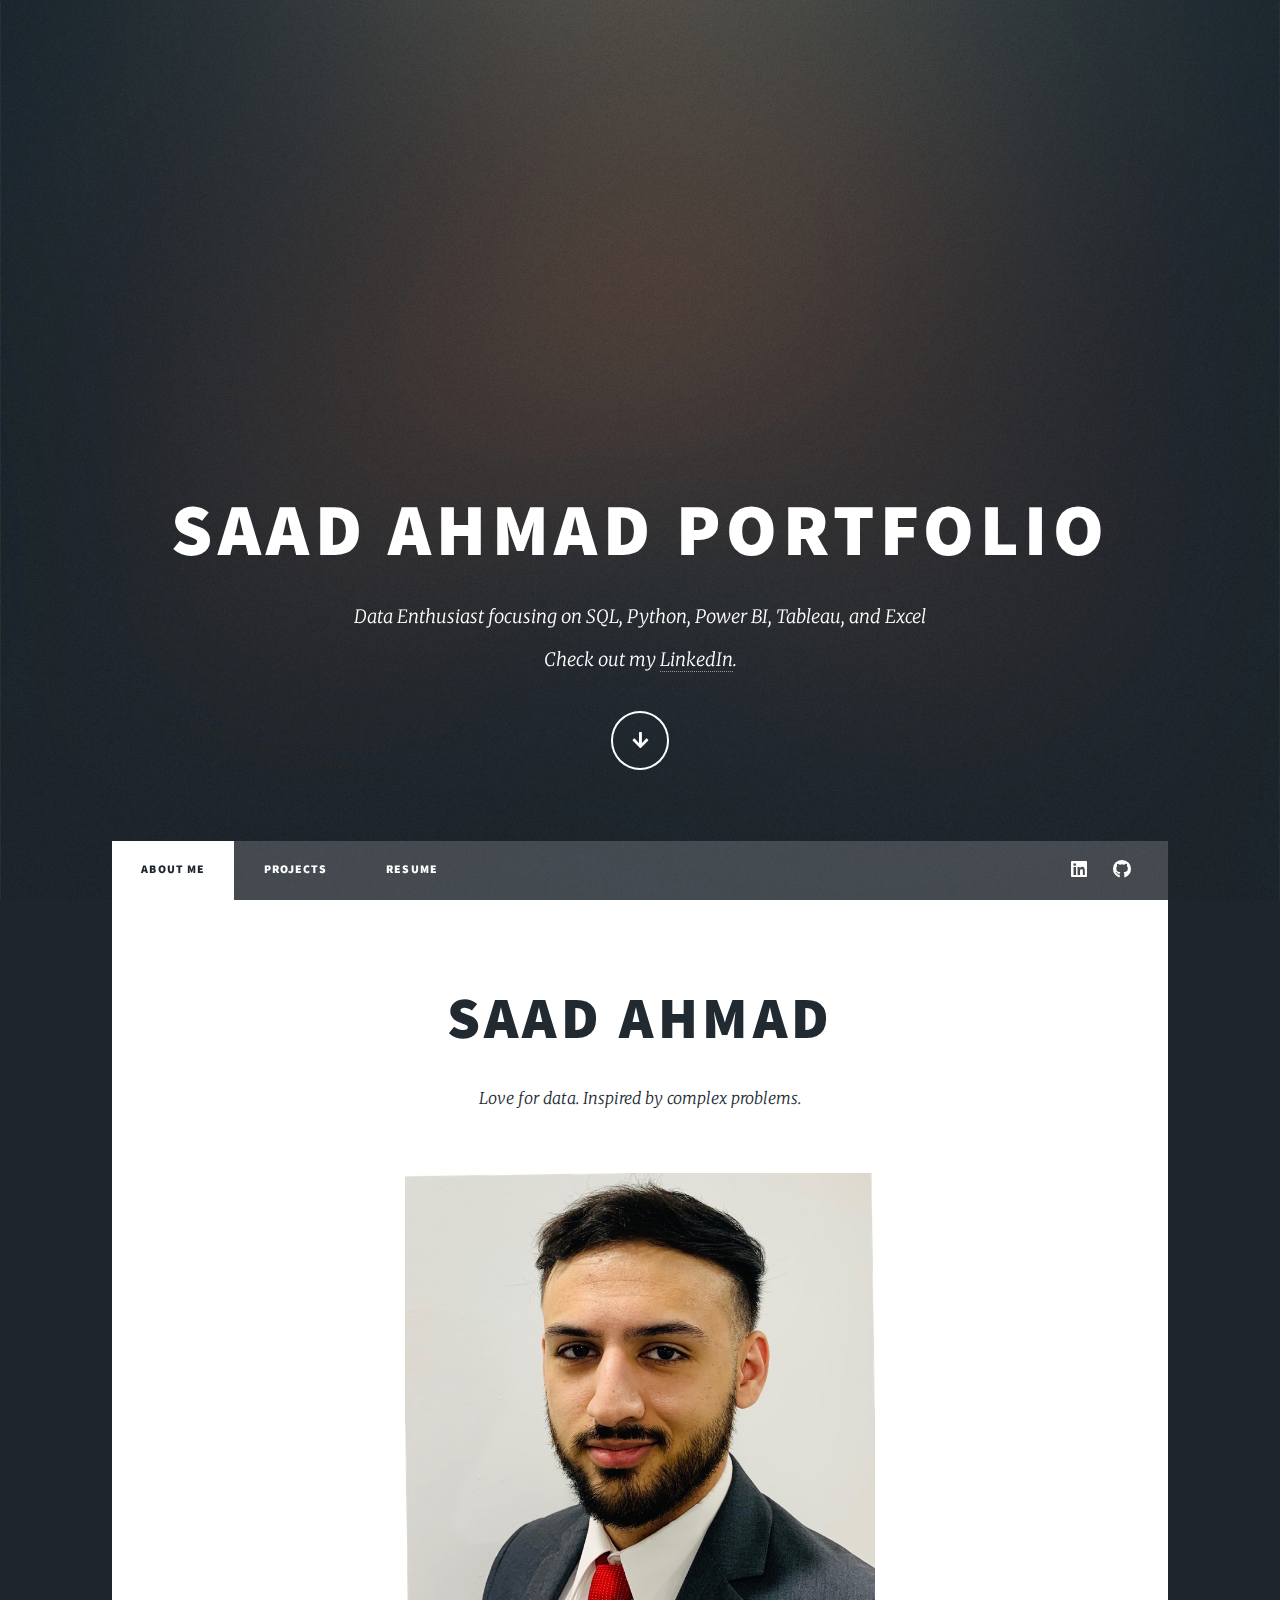
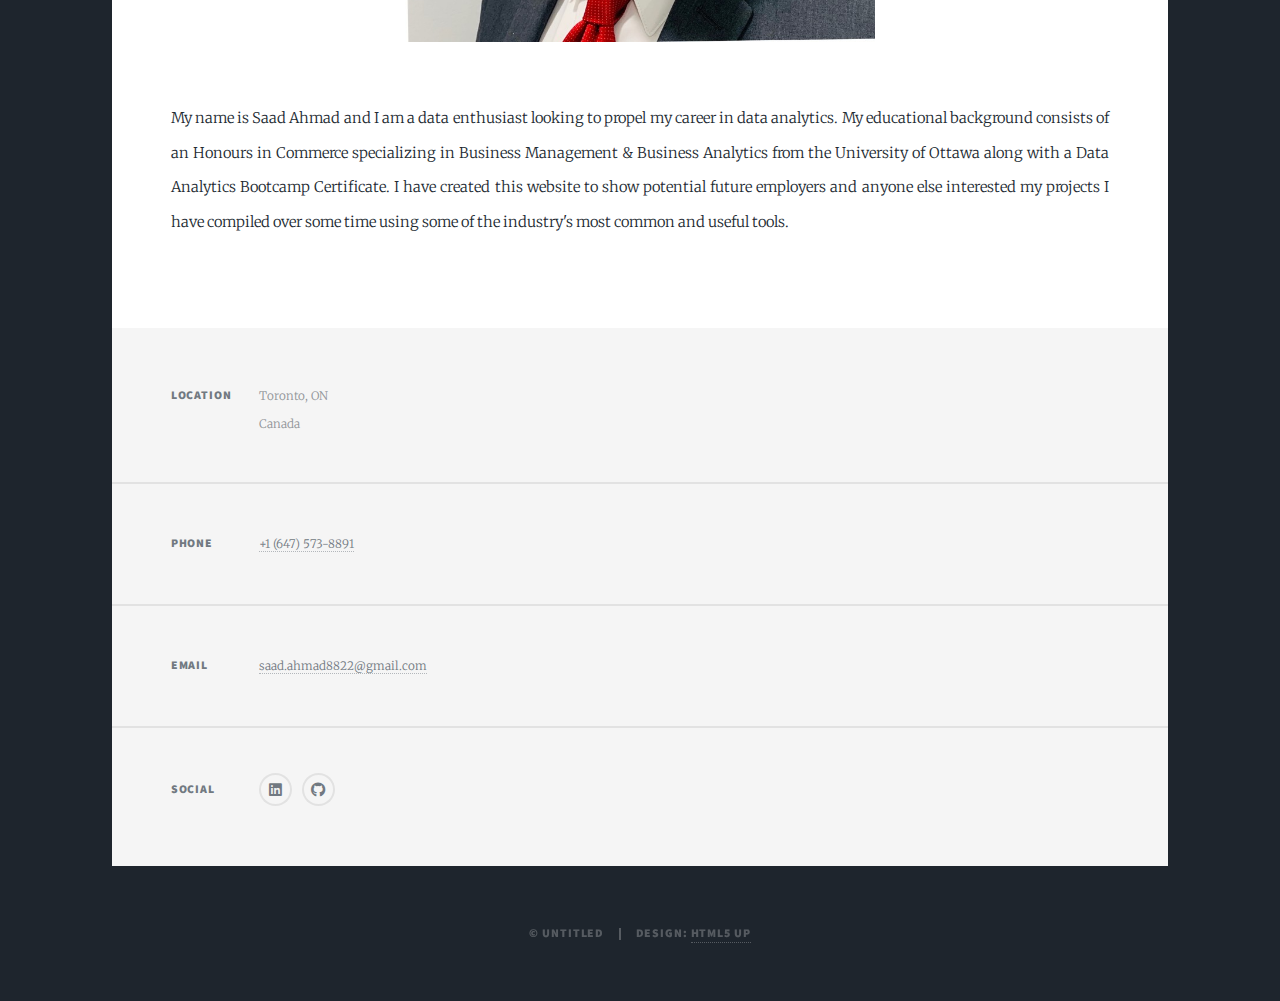
==== commit be33c4b9: "Tab Name Fix" ====
--- a/index.html
+++ b/index.html
@@ -18,26 +18,26 @@
 			<div id="wrapper" class="fade-in">
 
 				<!-- Intro -->
-					<div id="intro">
-						<h1>Saad Ahmad Portfolio<br />
-						</h1>
-						<p>Data Enthusiast focusing on SQL, Python, Power BI, Tableau, and Excel</a><br/>
-						Check out my <a href="https://www.linkedin.com/in/saad-ahmad000/">LinkedIn</a>.</p>
-						<ul class="actions">
-							<li><a href="#header" class="button icon solid solo fa-arrow-down scrolly">Continue</a></li>
-						</ul>
-					</div>
+				<div id="intro">
+					<h1>Saad Ahmad Portfolio<br />
+					</h1>
+					<p>Data Enthusiast focusing on SQL, Python, Power BI, Tableau, and Excel</a><br/>
+					Check out my <a href="https://www.linkedin.com/in/saad-ahmad000/">LinkedIn</a>.</p>
+					<ul class="actions">
+						<li><a href="#header" class="button icon solid solo fa-arrow-down scrolly">Continue</a></li>
+					</ul>
+				</div>
 
 				<!-- Header -->
 					<header id="header">
-						<a href="generic.html" class="logo">Home</a>
+						<a href="index.html" class="logo">Home</a>
 					</header>
 
 				<!-- Nav -->
 					<nav id="nav">
 						<ul class="links">
-							<li><a href="generic.html">About Me</a></li>
-							<li class="active"><a href="index.html">Projects</a></li>
+							<li class="active"><a href="index.html">About Me</a></li>
+							<li><a href="generic.html">Projects</a></li>
 							<li><a href="resume.html">Resume</a></li>
 							<!-- <li><a href="contact.html">Contact</a></li> -->
 							
@@ -51,139 +51,44 @@
 				<!-- Main -->
 					<div id="main">
 
-						<!-- Featured Post -->
-							<article class="post featured">
+						<!-- Post -->
+							<section class="post">
 								<header class="major">
-									<h2><a href="https://github.com/saadahmad98/PortfolioProjects/blob/main/Data%20Cleaning%20Portfolio%20Project.sql">Data Cleaning<br />
-									with SQL</a></h2>
-									<p>In this project I took a dataset on Real Estate Housing in Nashville, TN <a></a><br /> 
-										and I cleaned and transformed the data in MS SQL Server to prepare it for further analysis</p>
+									<h1>Saad Ahmad<br />
+									</h1>
+									<p>Love for data. Inspired by complex problems.</p>
 								</header>
-								<a href="https://github.com/saadahmad98/PortfolioProjects/blob/main/Data%20Cleaning%20Portfolio%20Project.sql" class="image main2"><img src="images\nashville housing.jpg" alt="" /></a>
-								<ul class="actions special">
-									<li><a href="https://github.com/saadahmad98/PortfolioProjects/blob/main/Data%20Cleaning%20Portfolio%20Project.sql" class="button large">View Project</a></li>
-								</ul>
-							</article>
-
-						<!-- Posts -->
-							<section class="posts">
-								<article>
-									<header>
-										<h2><a href="https://github.com/saadahmad98/PortfolioProjects/blob/main/Data%20Exploration%20COVID%20Portfolio%20Project%20-%20SQL.sql">Data Exploration<br />
-										with SQL</a></h2>
-									</header>
-									<a href="https://github.com/saadahmad98/PortfolioProjects/blob/main/Data%20Exploration%20COVID%20Portfolio%20Project%20-%20SQL.sql" class="image fit"><img src="images\COVID-19.jpg" alt="" /></a>
-									<p>In this project I took a dataset on global COVID-19 statistics to explore key insights</p>
-									<ul class="actions special">
-										<li><a href="https://github.com/saadahmad98/PortfolioProjects/blob/main/Data%20Exploration%20COVID%20Portfolio%20Project%20-%20SQL.sql" class="button">View Project</a></li>
-									</ul>
-								</article>
-								<article>
-									<header>
-										<h2><a href="https://github.com/saadahmad98/PortfolioProjects/blob/main/Amazon%20Web%20Scraping.ipynb">Amazon Web Scraping<br />
-										with Python</a></h2>
-									</header>
-									<a href="https://github.com/saadahmad98/PortfolioProjects/blob/main/Amazon%20Web%20Scraping.ipynb" class="image fit"><img src="images\amazon.png" alt="" /></a>
-									<p>In this project I coded a tool to scrape information off a listed amazon product and provide timely updates on its price</p>
-									<ul class="actions special">
-										<li><a href="https://github.com/saadahmad98/PortfolioProjects/blob/main/Amazon%20Web%20Scraping.ipynb" class="button">View Project</a></li>
-									</ul>
-								</article>
-								<article>
-									<header>
-										<h2><a href="https://github.com/saadahmad98/PortfolioProjects/blob/main/Automating%20CryptoMarketCap%20API%20Pull.ipynb">CoinMarketCap.com API<br />
-										with Python</a></h2>
-									</header>
-									<a href="https://github.com/saadahmad98/PortfolioProjects/blob/main/Automating%20CryptoMarketCap%20API%20Pull.ipynb" class="image fit"><img src="images\coinmarketcap.png" alt="" /></a>
-									<p>In this project I created an API that pulls selective information off coinmarketcap.com and plot the data</p>
-									<ul class="actions special">
-										<li><a href="https://github.com/saadahmad98/PortfolioProjects/blob/main/Automating%20CryptoMarketCap%20API%20Pull.ipynb" class="button">View Project</a></li>
-									</ul>
-								</article>
-								<!-- <article>
-									<header>
-										<h2><a href="#">Supply Chain Profile<br />
-										with Excel</a></h2>
-									</header>
-									<a href="#" class="image fit"><img src="images\SCWarehouse.jpg" alt="" /></a>
-									<p>In this project I utilize inventory data from a company to provide them with a detailed outlook of their supply chain</p>
-									<ul class="actions special">
-										<li><a href="#" class="button">View Project</a></li>
-									<header>
-									</ul>
-								</article> -->
-								<article>
-									</header>
-										<h2><a href="images\Full Power BI Project - Survey Data.pdf">Job Survey Data<br />
-										with Power BI</a></h2>
-									</header>
-									<a href="images\Full Power BI Project - Survey Data.pdf" class="image fit"><img src="images\data survey.jpg" alt="" /></a>
-									<p>In this project, data is collected from multiple survey takers about their experience in the data field and I illustrate the results with useful insights</p>
-									<ul class="actions special">
-										<li><a href="images\Full Power BI Project - Survey Data.pdf" class="button">View Project</a></li>
-									</ul>
-								</article>
-								<article>
-									<header>
-										<h2><a href="https://public.tableau.com/app/profile/saad.ahmad8026/viz/SeattleAirbnbDataVisualizationProject-2016/Dashboard1">Seattle Airbnb Data<br />
-										with Tableau</a></h2>
-									</header>
-									<a href="https://public.tableau.com/app/profile/saad.ahmad8026/viz/SeattleAirbnbDataVisualizationProject-2016/Dashboard1" class="image fit"><img src="images\seatteview.jpg" alt="" /></a>
-									<p>In this project I collect Airbnb data for Seattle in 2016 to provide meaningful insights</p>
-									<ul class="actions special">
-										<li><a href="https://public.tableau.com/app/profile/saad.ahmad8026/viz/SeattleAirbnbDataVisualizationProject-2016/Dashboard1" class="button">View Project</a></li>
-									</ul>
-								</article>
-								<article>
-									<header>
-										<h2><a href="images\Excel Project Dataset.xlsx">Bike Sales Analysis<br />
-										with Excel</a></h2>
-									</header>
-									<a href="images\Excel Project Dataset.xlsx" class="image fit"><img src="images\bikesales.jpg" alt="" /></a>
-									<p>In this project I analyze data of bike sales and create an interactive dashboard with the results</p>
-									<ul class="actions special">
-										<li><a href="images\Excel Project Dataset.xlsx" class="button">View Project</a></li>
-									</ul>
-								</article>
+								<div class="image main"><img src="images\linkedinpfp.jpg" alt="" /></div>
+								<p>My name is Saad Ahmad and I am a data enthusiast looking to propel my career in data analytics. My educational background consists of an Honours in Commerce specializing in Business Management & Business Analytics from the University of Ottawa along with a Data Analytics Bootcamp Certificate. I have created this website to show potential future employers and anyone else interested my projects I have compiled over some time using some of the industry's most common and useful tools.</p>
 							</section>
-
-						<!-- Footer -->
-							<footer>
-								<div class="pagination">
-									<!--<a href="#" class="previous">Prev</a>-->
-									<a href="index.html" class="page active">1</a>
-									<!-- <a href="index2.html" class="page">2</a>
-									<a href="index2.html" class="next">Next</a> -->
-								</div>
-							</footer>
 
 					</div>
 
 				<!-- Footer -->
-					<footer id="footer">
-						<section class="split contact">
-							<section class="alt">
-								<h3>Location</h3>
-								<p>Toronto, ON<br />
-								Canada</p>
-							</section>
-							<section>
-								<h3>Phone</h3>
-								<p><a href="#">+1 (647) 573-8891</a></p>
-							</section>
-							<section>
-								<h3>Email</h3>
-								<p><a href="#">saad.ahmad8822@gmail.com</a></p>
-							</section>
-							<section>
-								<h3>Social</h3>
-								<ul class="icons alt">
-									<li><a href="https://www.linkedin.com/in/saad-ahmad000/" class="icon brands alt fa-linkedin"><span class="label">LinkedIn</span></a></li>
-									<li><a href="https://github.com/saadahmad98" class="icon brands alt fa-github"><span class="label">GitHub</span></a></li>
-								</ul>
-							</section>
+				<footer id="footer">
+					<section class="split contact">
+						<section class="alt">
+							<h3>Location</h3>
+							<p>Toronto, ON<br />
+							Canada</p>
 						</section>
-					</footer>
+						<section>
+							<h3>Phone</h3>
+							<p><a href="#">+1 (647) 573-8891</a></p>
+						</section>
+						<section>
+							<h3>Email</h3>
+							<p><a href="#">saad.ahmad8822@gmail.com</a></p>
+						</section>
+						<section>
+							<h3>Social</h3>
+							<ul class="icons alt">
+								<li><a href="https://www.linkedin.com/in/saad-ahmad000/" class="icon brands alt fa-linkedin"><span class="label">LinkedIn</span></a></li>
+								<li><a href="https://github.com/saadahmad98" class="icon brands alt fa-github"><span class="label">GitHub</span></a></li>
+							</ul>
+						</section>
+					</section>
+				</footer>
 
 				<!-- Copyright -->
 					<div id="copyright">
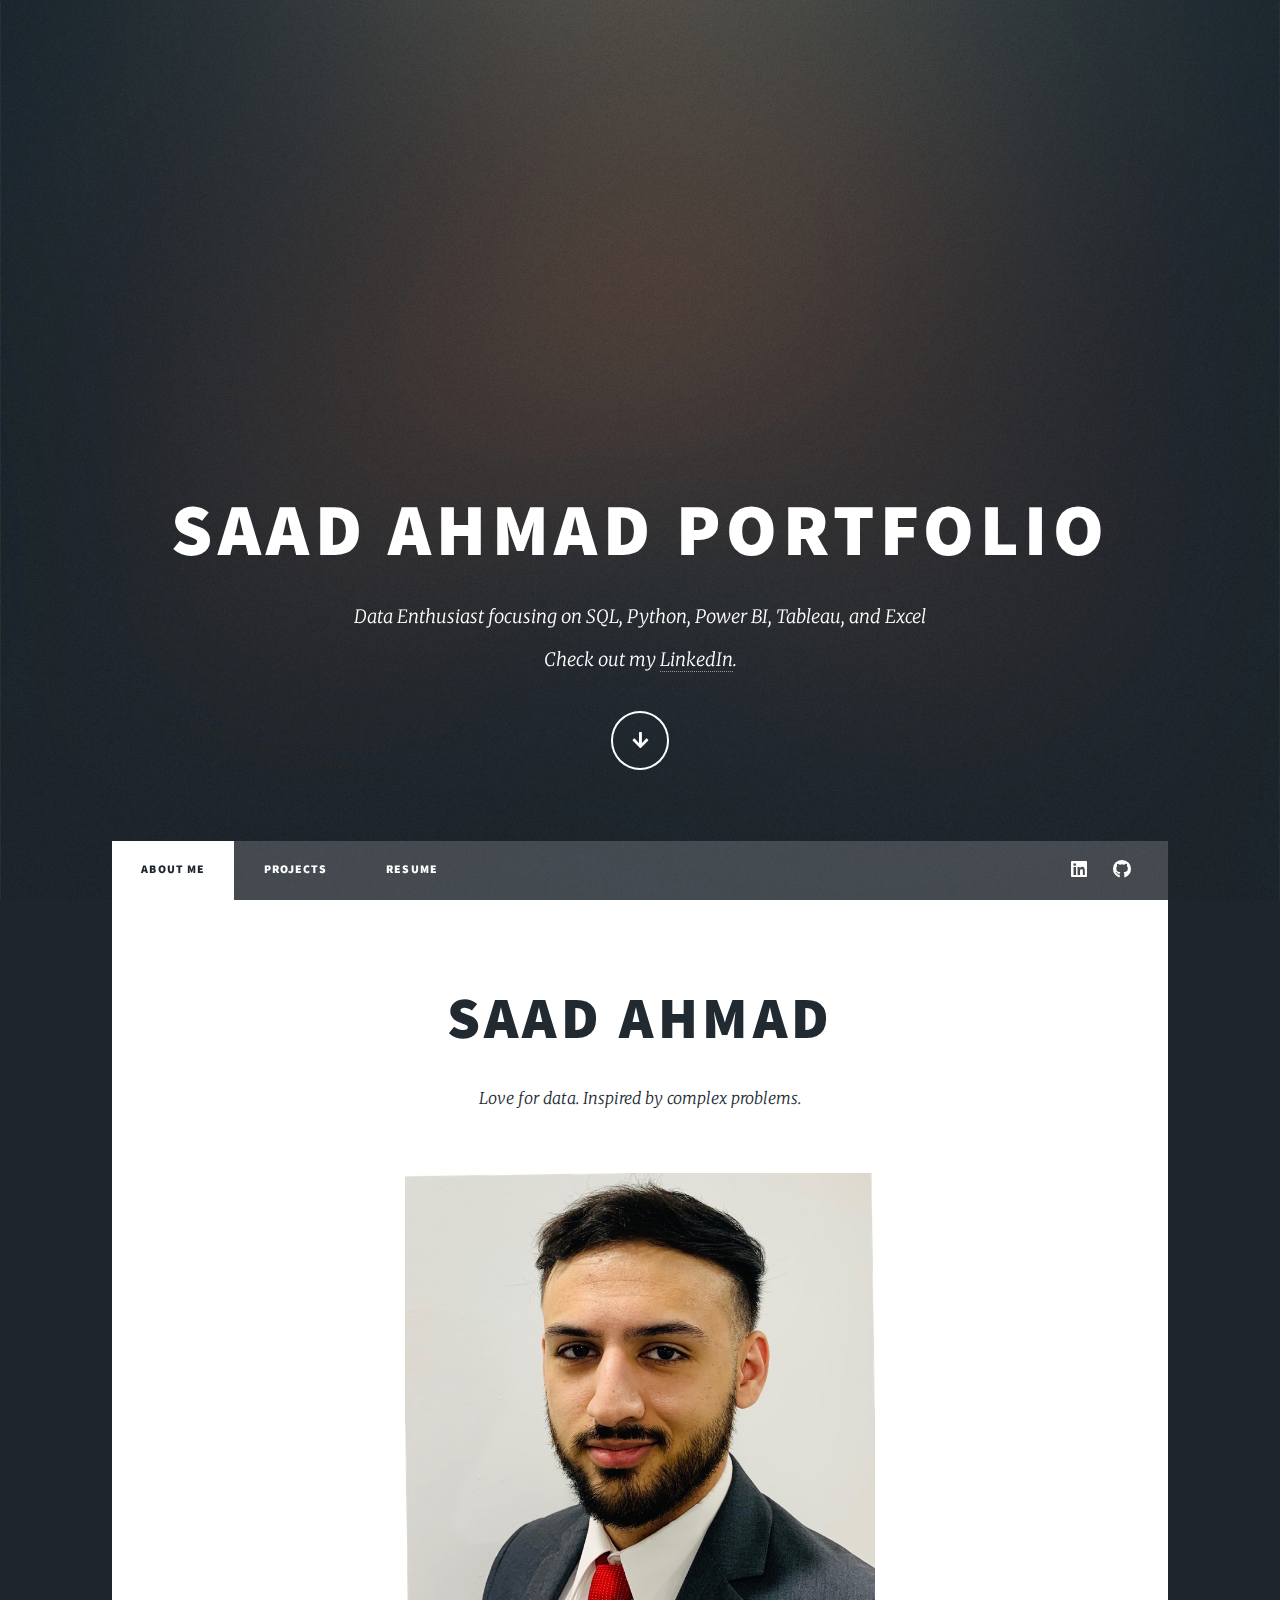
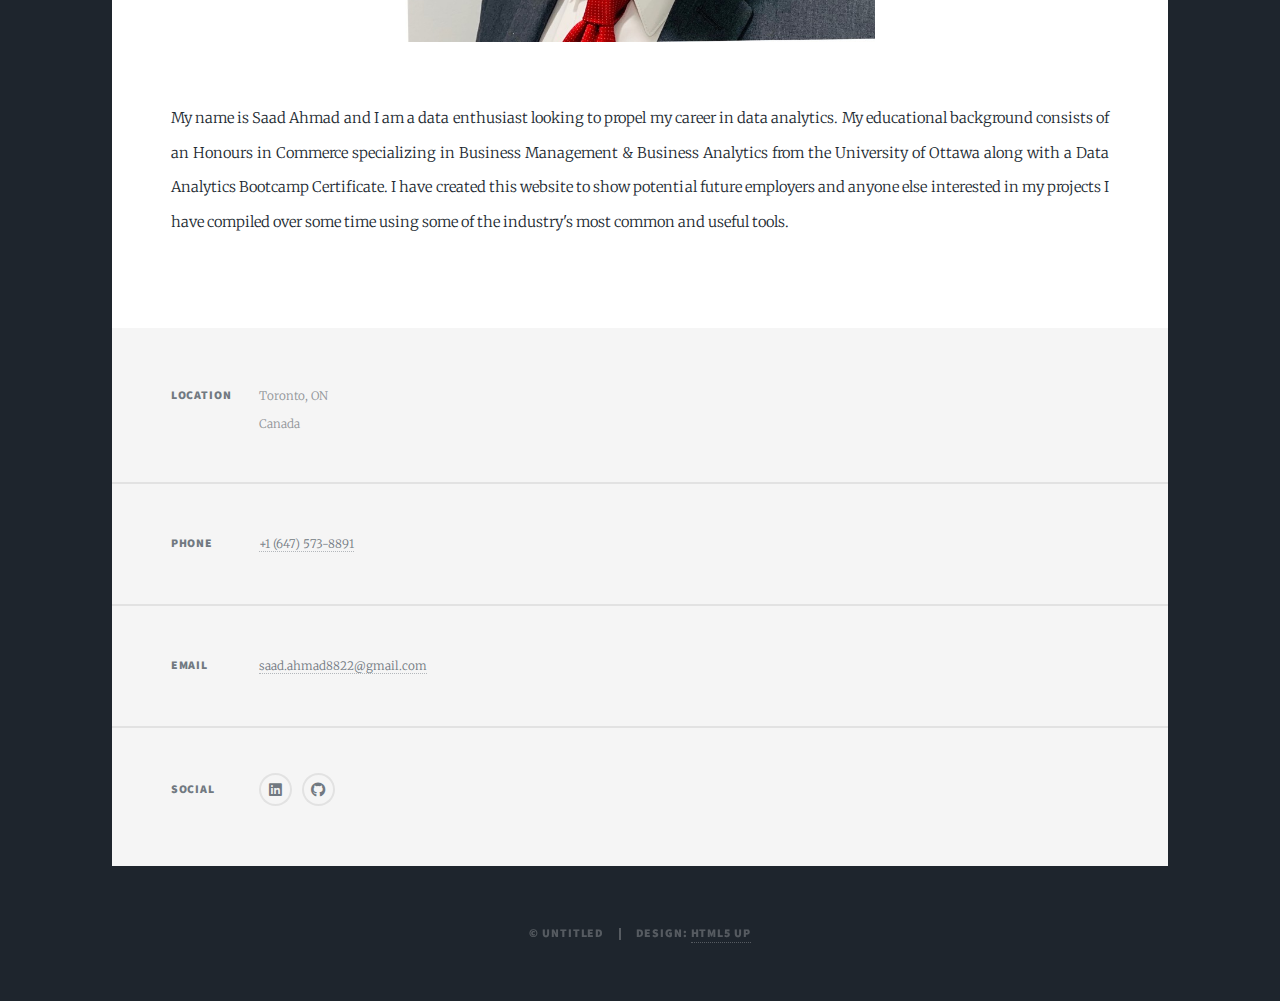
==== commit f569ca80: "typo" ====
--- a/index.html
+++ b/index.html
@@ -59,7 +59,7 @@
 									<p>Love for data. Inspired by complex problems.</p>
 								</header>
 								<div class="image main"><img src="images\linkedinpfp.jpg" alt="" /></div>
-								<p>My name is Saad Ahmad and I am a data enthusiast looking to propel my career in data analytics. My educational background consists of an Honours in Commerce specializing in Business Management & Business Analytics from the University of Ottawa along with a Data Analytics Bootcamp Certificate. I have created this website to show potential future employers and anyone else interested my projects I have compiled over some time using some of the industry's most common and useful tools.</p>
+								<p>My name is Saad Ahmad and I am a data enthusiast looking to propel my career in data analytics. My educational background consists of an Honours in Commerce specializing in Business Management & Business Analytics from the University of Ottawa along with a Data Analytics Bootcamp Certificate. I have created this website to show potential future employers and anyone else interested in my projects I have compiled over some time using some of the industry's most common and useful tools.</p>
 							</section>
 
 					</div>
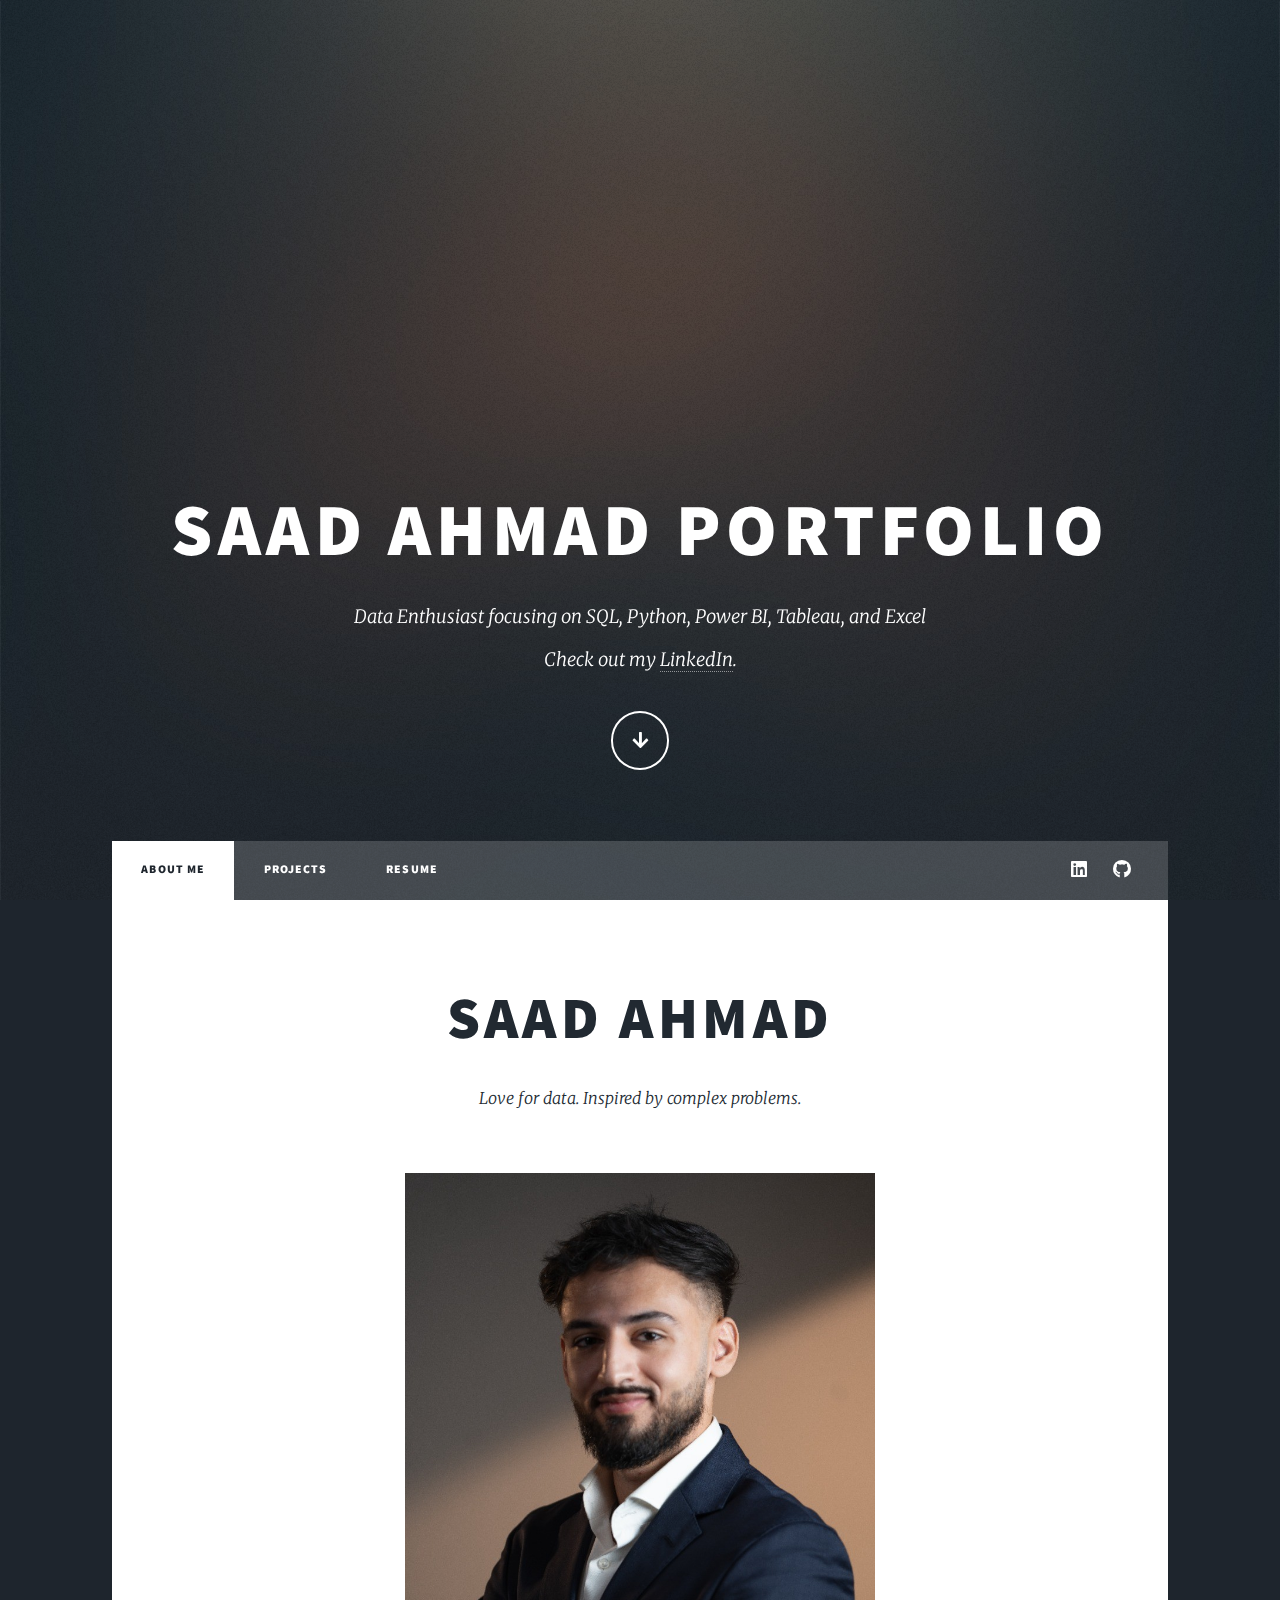
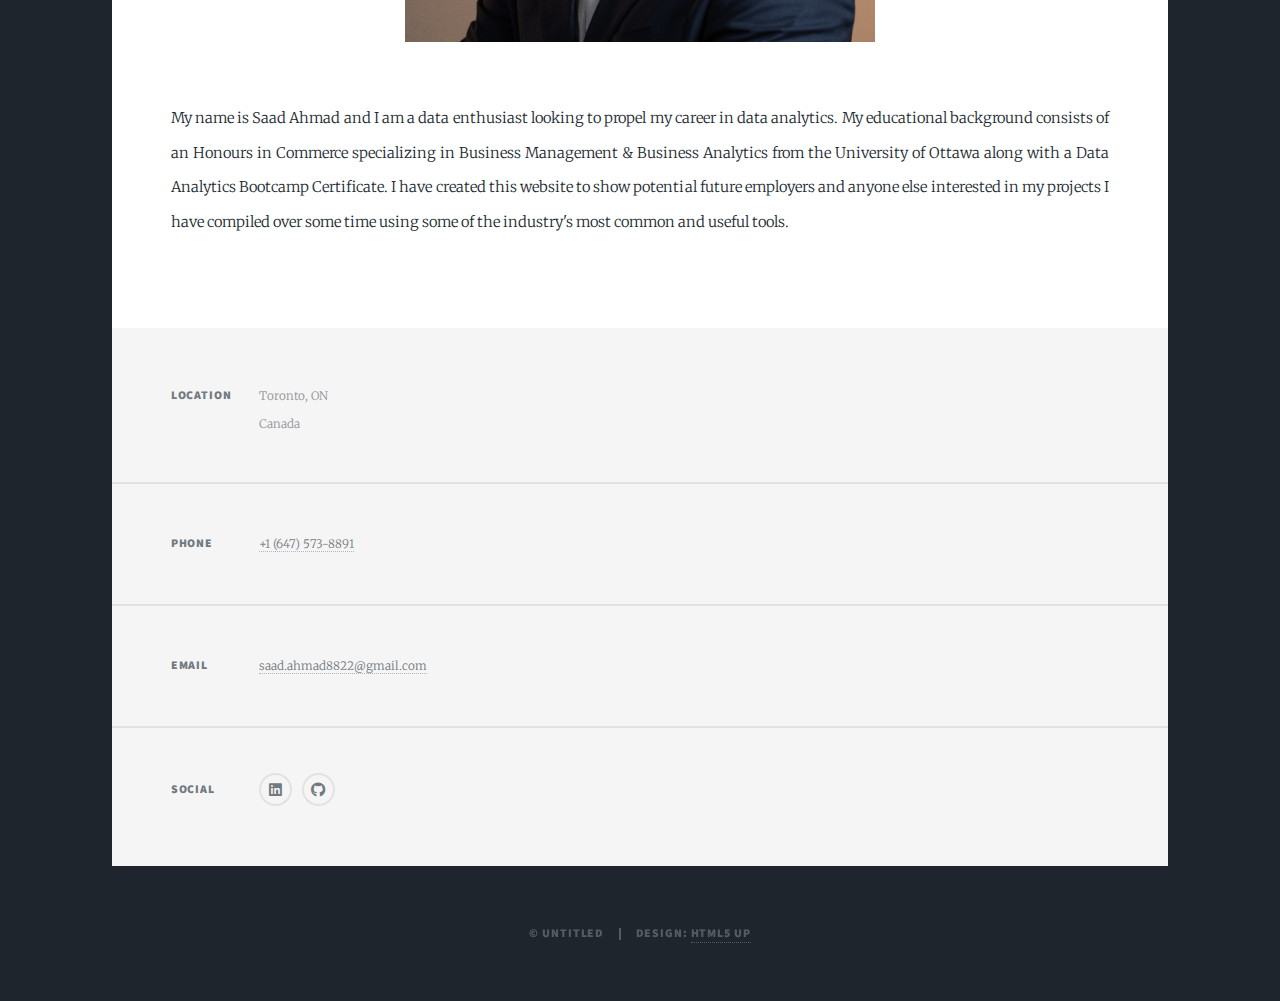
==== commit df725b19: "profile pic update" ====
--- a/index.html
+++ b/index.html
@@ -58,7 +58,7 @@
 									</h1>
 									<p>Love for data. Inspired by complex problems.</p>
 								</header>
-								<div class="image main"><img src="images\linkedinpfp.jpg" alt="" /></div>
+								<div class="image main"><img src="images\linkedinpfp2.jpg" alt="" /></div>
 								<p>My name is Saad Ahmad and I am a data enthusiast looking to propel my career in data analytics. My educational background consists of an Honours in Commerce specializing in Business Management & Business Analytics from the University of Ottawa along with a Data Analytics Bootcamp Certificate. I have created this website to show potential future employers and anyone else interested in my projects I have compiled over some time using some of the industry's most common and useful tools.</p>
 							</section>
 
